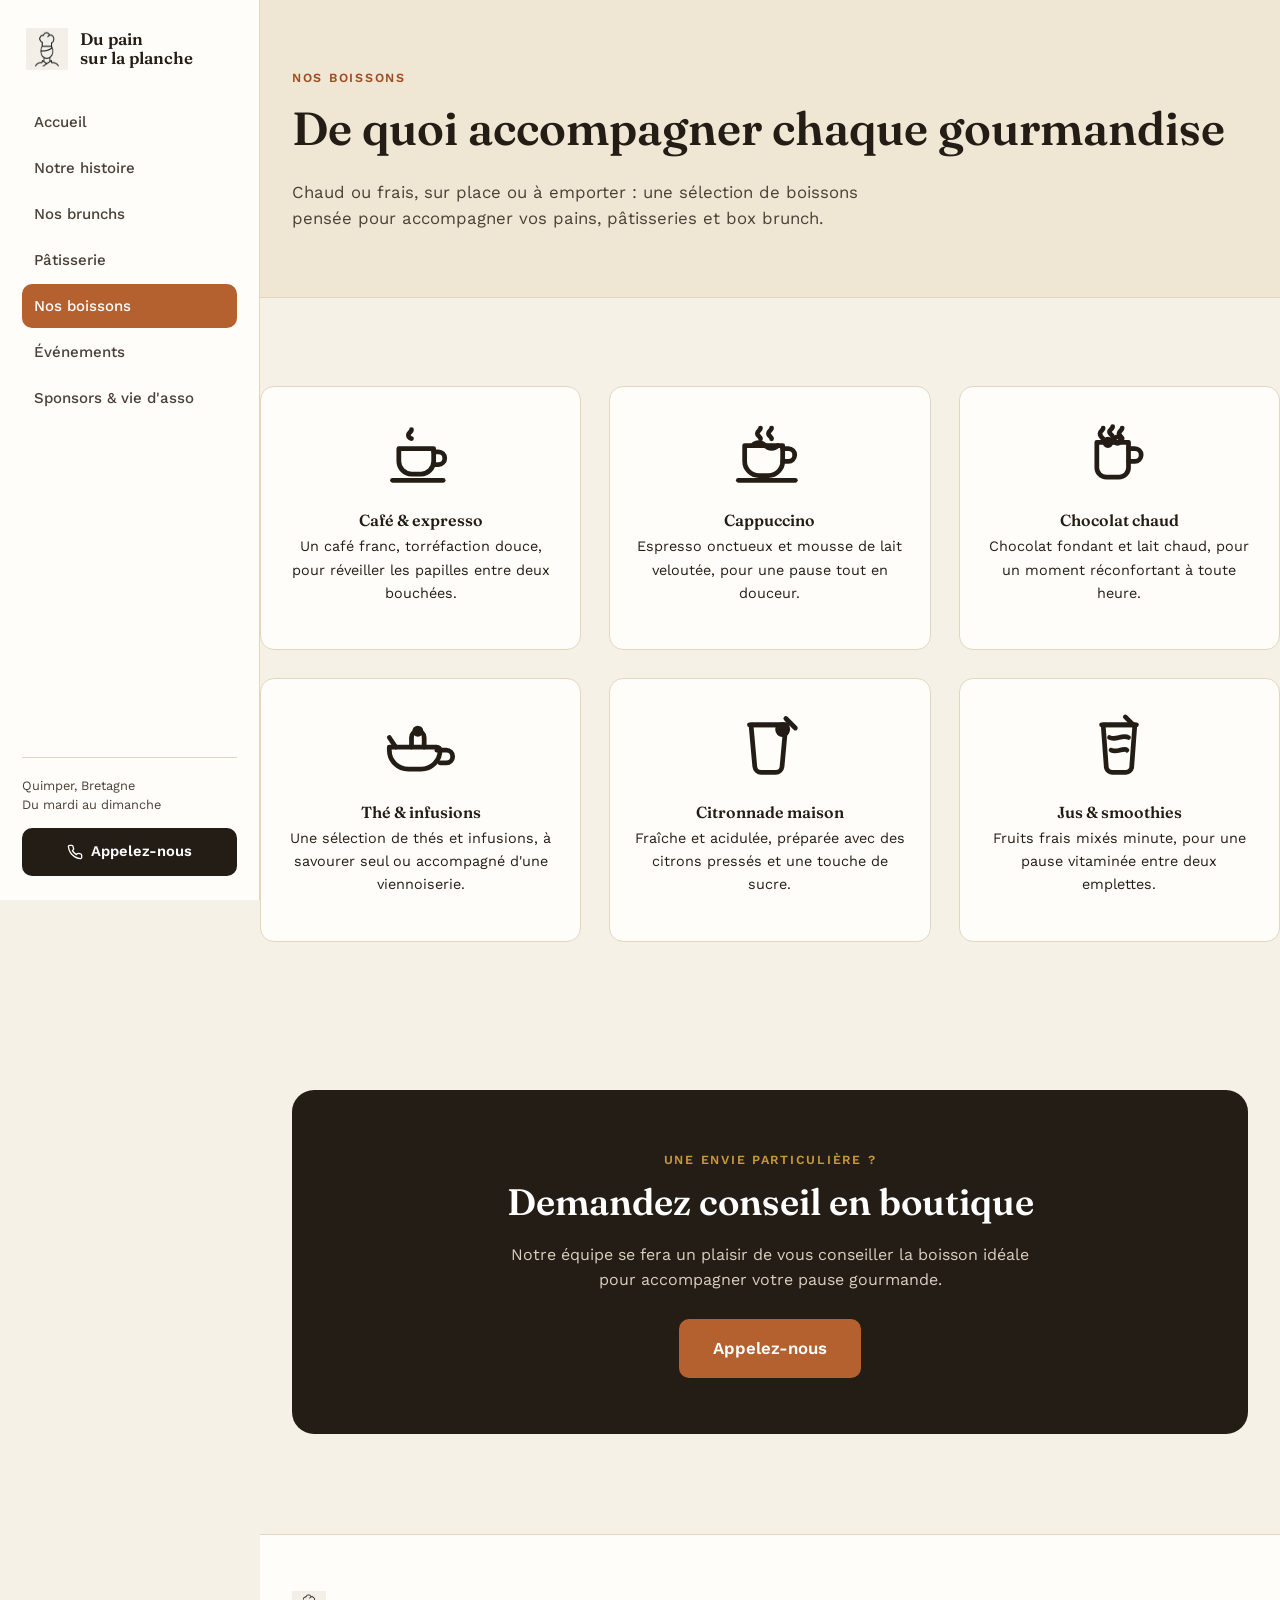
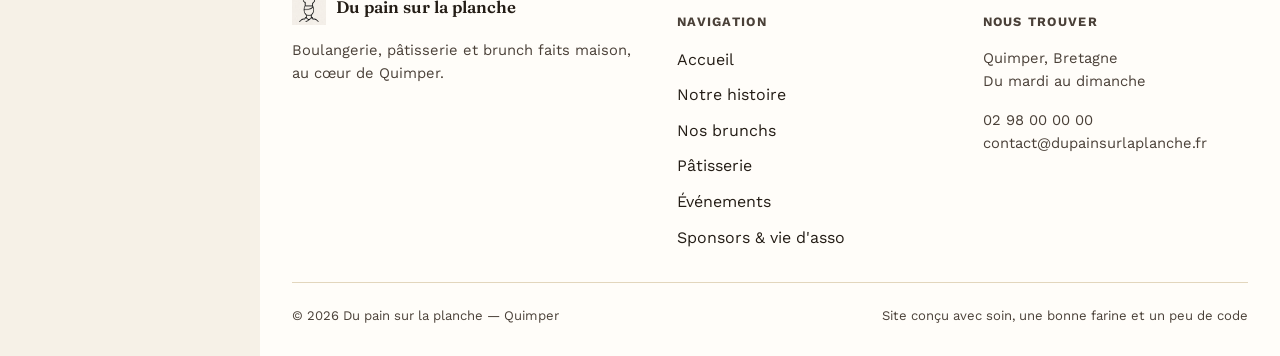
==== boissons.html @ 7efcb9fe "Site vitrine Du pain sur la planche Sept pages statiques (accueil, notre histoire, brunchs, pâtisser" ====
<!doctype html>
<html lang="fr">
<head>
<meta charset="UTF-8">
<meta name="viewport" content="width=device-width, initial-scale=1.0">
<title>Nos boissons — Du pain sur la planche</title>
<meta name="description" content="Café, cappuccino, chocolat chaud, thé, citronnade maison et jus frais : découvrez les boissons à savourer sur place ou à emporter.">
<link rel="icon" href="images/logo.png" type="image/png">
<link rel="stylesheet" href="css/style.css">
</head>
<body>
<!-- Icônes illustratives en attendant de vraies photos des boissons. -->
<div class="sidebar-backdrop"></div>
<div class="app">

  <aside class="sidebar">
    <button class="sidebar-close" aria-label="Fermer le menu">&times;</button>
    <div class="sidebar-brand">
      <img src="images/logo.png" alt="Logo Du pain sur la planche">
      <span class="brand-name">Du pain<br>sur la planche</span>
    </div>
    <nav class="sidebar-nav">
      <ul>
        <li><a href="index.html">Accueil</a></li>
        <li><a href="notre-histoire.html">Notre histoire</a></li>
        <li><a href="nos-brunchs.html">Nos brunchs</a></li>
        <li><a href="patisserie.html">Pâtisserie</a></li>
        <li><a href="boissons.html" class="active">Nos boissons</a></li>
        <li><a href="evenements.html">Événements</a></li>
        <li><a href="sponsors.html">Sponsors &amp; vie d'asso</a></li>
      </ul>
    </nav>
    <div class="sidebar-cta">
      <p class="sidebar-address">Quimper, Bretagne<br>Du mardi au dimanche</p>
      <a class="btn-call-sidebar" href="tel:+33298000000">
        <svg width="16" height="16" viewBox="0 0 24 24" fill="none" stroke="currentColor" stroke-width="2" stroke-linecap="round" stroke-linejoin="round"><path d="M22 16.92v3a2 2 0 0 1-2.18 2 19.79 19.79 0 0 1-8.63-3.07 19.5 19.5 0 0 1-6-6 19.79 19.79 0 0 1-3.07-8.67A2 2 0 0 1 4.11 2h3a2 2 0 0 1 2 1.72c.127.96.361 1.903.7 2.81a2 2 0 0 1-.45 2.11L8.09 9.91a16 16 0 0 0 6 6l1.27-1.27a2 2 0 0 1 2.11-.45c.907.339 1.85.573 2.81.7A2 2 0 0 1 22 16.92z"/></svg>
        Appelez-nous
      </a>
    </div>
  </aside>

  <div class="main">
    <header class="topbar">
      <div class="topbar-brand">
        <img src="images/logo.png" alt="Logo Du pain sur la planche">
        <span>Du pain sur la planche</span>
      </div>
      <button class="menu-toggle" aria-label="Ouvrir le menu"><span></span></button>
    </header>

    <section class="page-header">
      <div class="container">
        <span class="eyebrow">Nos boissons</span>
        <h1>De quoi accompagner chaque gourmandise</h1>
        <p>Chaud ou frais, sur place ou à emporter : une sélection de boissons pensée pour accompagner vos pains, pâtisseries et box brunch.</p>
      </div>
    </section>

    <section class="section container">
      <div class="grid grid-3">
        <div class="drink-card">
          <div class="drink-icon">
            <svg viewBox="0 0 24 24" fill="none" stroke="currentColor" stroke-width="1.5" stroke-linecap="round" stroke-linejoin="round">
              <path d="M5 10h11v4a4 4 0 0 1-4 4H9a4 4 0 0 1-4-4v-4Z"/>
              <path d="M16 11h1.5a2 2 0 0 1 0 4H16"/>
              <path d="M3 20h16"/>
              <path d="M9 4c0 .8-1 .9-1 1.8S9 6.8 9 6.8"/>
            </svg>
          </div>
          <h4>Café &amp; expresso</h4>
          <p>Un café franc, torréfaction douce, pour réveiller les papilles entre deux bouchées.</p>
        </div>

        <div class="drink-card">
          <div class="drink-icon">
            <svg viewBox="0 0 24 24" fill="none" stroke="currentColor" stroke-width="1.5" stroke-linecap="round" stroke-linejoin="round">
              <path d="M4 9h12v5a4.5 4.5 0 0 1-4.5 4.5h-3A4.5 4.5 0 0 1 4 14V9Z"/>
              <path d="M16 10h1.8a2 2 0 0 1 0 4H16"/>
              <path d="M2 20h18"/>
              <path d="M6.5 9c1-1.2 3-1.2 4 0 1 1.2 3 1.2 4 0"/>
              <path d="M9 3.5c0 .8-1 .9-1 1.7s1 .9 1 1.7"/>
              <path d="M12.5 3.5c0 .8-1 .9-1 1.7s1 .9 1 1.7"/>
            </svg>
          </div>
          <h4>Cappuccino</h4>
          <p>Espresso onctueux et mousse de lait veloutée, pour une pause tout en douceur.</p>
        </div>

        <div class="drink-card">
          <div class="drink-icon">
            <svg viewBox="0 0 24 24" fill="none" stroke="currentColor" stroke-width="1.5" stroke-linecap="round" stroke-linejoin="round">
              <path d="M5 8h10v8a3 3 0 0 1-3 3H8a3 3 0 0 1-3-3V8Z"/>
              <path d="M15 10h2a2 2 0 0 1 0 4h-2"/>
              <circle cx="8.5" cy="8" r="1"/>
              <circle cx="11.5" cy="7.3" r="1"/>
              <path d="M7 3.5c0 .8-1 .9-1 1.7S7 6.9 7 6.9"/>
              <path d="M10 3c0 .8-1 .9-1 1.7s1 .9 1 1.7"/>
              <path d="M13 3.5c0 .8-1 .9-1 1.7s1 .9 1 1.7"/>
            </svg>
          </div>
          <h4>Chocolat chaud</h4>
          <p>Chocolat fondant et lait chaud, pour un moment réconfortant à toute heure.</p>
        </div>

        <div class="drink-card">
          <div class="drink-icon">
            <svg viewBox="0 0 24 24" fill="none" stroke="currentColor" stroke-width="1.5" stroke-linecap="round" stroke-linejoin="round">
              <path d="M3 12h14a1 1 0 0 1 1 1 6 6 0 0 1-6 6H8a6 6 0 0 1-6-6v-1Z"/>
              <path d="M17 13h3a2 2 0 0 1 0 4h-2"/>
              <path d="M4 12l-2-3"/>
              <path d="M9 12V9a2 2 0 0 1 4 0v3"/>
              <circle cx="11" cy="7" r="1"/>
            </svg>
          </div>
          <h4>Thé &amp; infusions</h4>
          <p>Une sélection de thés et infusions, à savourer seul ou accompagné d'une viennoiserie.</p>
        </div>

        <div class="drink-card">
          <div class="drink-icon">
            <svg viewBox="0 0 24 24" fill="none" stroke="currentColor" stroke-width="1.5" stroke-linecap="round" stroke-linejoin="round">
              <path d="M6 5h11l-1.2 13.2A2 2 0 0 1 13.8 20h-4.6a2 2 0 0 1-2-1.8L6 5Z"/>
              <path d="M5.5 5h12"/>
              <path d="M17 3l3 3"/>
              <circle cx="16" cy="6.5" r="1.6"/>
              <path d="M16 5v3M14.7 6.5h2.6M14.9 5.4l2.2 2.2M17.1 5.4l-2.2 2.2"/>
            </svg>
          </div>
          <h4>Citronnade maison</h4>
          <p>Fraîche et acidulée, préparée avec des citrons pressés et une touche de sucre.</p>
        </div>

        <div class="drink-card">
          <div class="drink-icon">
            <svg viewBox="0 0 24 24" fill="none" stroke="currentColor" stroke-width="1.5" stroke-linecap="round" stroke-linejoin="round">
              <path d="M7 5h10l-1 13.5a2 2 0 0 1-2 1.5h-4a2 2 0 0 1-2-1.5L7 5Z"/>
              <path d="M6.5 5h11"/>
              <path d="M14 2.5l3 3"/>
              <path d="M9 9c2 1 4-1 6 0"/>
              <path d="M9.5 13c2 1 4-1 5 0"/>
            </svg>
          </div>
          <h4>Jus &amp; smoothies</h4>
          <p>Fruits frais mixés minute, pour une pause vitaminée entre deux emplettes.</p>
        </div>
      </div>
    </section>

    <section class="section-tight container">
      <div class="cta-band">
        <span class="eyebrow" style="color:var(--gold)">Une envie particulière ?</span>
        <h2>Demandez conseil en boutique</h2>
        <p>Notre équipe se fera un plaisir de vous conseiller la boisson idéale pour accompagner votre pause gourmande.</p>
        <div class="btn-row">
          <a class="btn btn-primary btn-lg" href="tel:+33298000000">Appelez-nous</a>
        </div>
      </div>
    </section>

    <footer class="site-footer">
      <div class="container">
        <div class="footer-grid">
          <div class="footer-col">
            <div class="footer-brand">
              <img src="images/logo.png" alt="Logo Du pain sur la planche">
              <span>Du pain sur la planche</span>
            </div>
            <p>Boulangerie, pâtisserie et brunch faits maison, au cœur de Quimper.</p>
          </div>
          <div class="footer-col">
            <h5>Navigation</h5>
            <ul>
              <li><a href="index.html">Accueil</a></li>
              <li><a href="notre-histoire.html">Notre histoire</a></li>
              <li><a href="nos-brunchs.html">Nos brunchs</a></li>
              <li><a href="patisserie.html">Pâtisserie</a></li>
              <li><a href="evenements.html">Événements</a></li>
              <li><a href="sponsors.html">Sponsors &amp; vie d'asso</a></li>
            </ul>
          </div>
          <div class="footer-col">
            <h5>Nous trouver</h5>
            <p>Quimper, Bretagne<br>Du mardi au dimanche</p>
            <p><a href="tel:+33298000000">02 98 00 00 00</a><br><a href="mailto:contact@dupainsurlaplanche.fr">contact@dupainsurlaplanche.fr</a></p>
          </div>
        </div>
        <div class="footer-bottom">
          <span>&copy; 2026 Du pain sur la planche — Quimper</span>
          <span>Site conçu avec soin, une bonne farine et un peu de code</span>
        </div>
      </div>
    </footer>
  </div>
</div>
<script src="js/main.js"></script>
</body>
</html>
---- css/style.css ----
/* ============================================================
   Du Pain sur la Planche — feuille de style commune
   ============================================================ */

@import url('https://fonts.googleapis.com/css2?family=Fraunces:opsz,wght@9..144,400;9..144,500;9..144,600;9..144,700&family=Work+Sans:wght@400;500;600&display=swap');

:root{
  --cream:        #f6f1e7;
  --cream-2:      #efe6d3;
  --paper:        #fffdf9;
  --ink:          #241d16;
  --ink-soft:     #4a4038;
  --brown:        #6b4226;
  --terracotta:   #b5602f;
  --terracotta-2: #9c4e23;
  --gold:         #c9973c;
  --green:        #4b5d3a;
  --line:         #e2d6bd;

  --font-display: 'Fraunces', Georgia, 'Times New Roman', serif;
  --font-body: 'Work Sans', -apple-system, BlinkMacSystemFont, 'Segoe UI', Arial, sans-serif;

  --sidebar-w: 260px;
  --radius: 14px;
  --shadow: 0 10px 30px rgba(36, 29, 22, 0.12);
}

*{ box-sizing: border-box; }
html{ scroll-behavior: smooth; }
body{
  margin: 0;
  font-family: var(--font-body);
  background: var(--cream);
  color: var(--ink);
  line-height: 1.6;
  -webkit-font-smoothing: antialiased;
}
img{ max-width: 100%; display: block; }
a{ color: inherit; text-decoration: none; }
h1, h2, h3, h4{
  font-family: var(--font-display);
  font-weight: 600;
  line-height: 1.15;
  margin: 0 0 0.5em;
  color: var(--ink);
}
p{ margin: 0 0 1em; }
ul{ margin: 0; padding: 0; }
.eyebrow{
  font-family: var(--font-body);
  text-transform: uppercase;
  letter-spacing: 0.14em;
  font-size: 0.78rem;
  font-weight: 600;
  color: var(--terracotta-2);
  margin-bottom: 0.9em;
  display: inline-block;
}

/* ---------------- Layout shell ---------------- */
.app{
  display: flex;
  min-height: 100vh;
}

/* ---------------- Sidebar ---------------- */
.sidebar{
  width: var(--sidebar-w);
  flex-shrink: 0;
  background: var(--paper);
  border-right: 1px solid var(--line);
  padding: 28px 22px 24px;
  position: fixed;
  top: 0; left: 0; bottom: 0;
  display: flex;
  flex-direction: column;
  z-index: 200;
  transition: transform 0.3s ease;
}
.sidebar-brand{
  display: flex;
  align-items: center;
  gap: 12px;
  margin-bottom: 30px;
  padding: 0 4px;
}
.sidebar-brand img{ width: 42px; height: 42px; }
.sidebar-brand .brand-name{
  font-family: var(--font-display);
  font-size: 1.05rem;
  font-weight: 600;
  line-height: 1.15;
}
.sidebar-nav{ flex: 1; }
.sidebar-nav ul{ list-style: none; display: flex; flex-direction: column; gap: 2px; }
.sidebar-nav a{
  display: block;
  padding: 10px 12px;
  border-radius: 10px;
  font-size: 0.94rem;
  font-weight: 500;
  color: var(--ink-soft);
  transition: background 0.15s ease, color 0.15s ease;
}
.sidebar-nav a:hover{ background: var(--cream-2); color: var(--ink); }
.sidebar-nav a.active{ background: var(--terracotta); color: #fff; }
.sidebar-cta{
  margin-top: 20px;
  border-top: 1px solid var(--line);
  padding-top: 18px;
}
.sidebar-address{
  font-size: 0.8rem;
  color: var(--ink-soft);
  margin-bottom: 14px;
  line-height: 1.5;
}
.btn-call-sidebar{
  display: flex;
  align-items: center;
  justify-content: center;
  gap: 8px;
  width: 100%;
  padding: 12px 14px;
  background: var(--ink);
  color: #fff;
  border-radius: 10px;
  font-weight: 600;
  font-size: 0.92rem;
}
.btn-call-sidebar:hover{ background: var(--terracotta-2); }

.sidebar-close{
  display: none;
  position: absolute;
  top: 18px; right: 18px;
  background: none;
  border: none;
  font-size: 1.4rem;
  color: var(--ink-soft);
  cursor: pointer;
}

/* ---------------- Topbar (mobile) ---------------- */
.topbar{
  display: none;
  position: sticky;
  top: 0;
  z-index: 150;
  background: var(--paper);
  border-bottom: 1px solid var(--line);
  align-items: center;
  justify-content: space-between;
  padding: 12px 16px;
}
.topbar-brand{ display: flex; align-items: center; gap: 10px; }
.topbar-brand img{ width: 32px; height: 32px; }
.topbar-brand span{ font-family: var(--font-display); font-weight: 600; font-size: 0.98rem; }
.menu-toggle{
  background: var(--cream-2);
  border: none;
  border-radius: 8px;
  width: 40px; height: 40px;
  display: flex;
  align-items: center;
  justify-content: center;
  cursor: pointer;
}
.menu-toggle span, .menu-toggle span::before, .menu-toggle span::after{
  content: '';
  display: block;
  width: 18px;
  height: 2px;
  background: var(--ink);
  position: relative;
}
.menu-toggle span::before{ top: -5px; }
.menu-toggle span::after{ top: 3px; }

.sidebar-backdrop{
  display: none;
  position: fixed;
  inset: 0;
  background: rgba(36,29,22,0.45);
  z-index: 190;
}

/* ---------------- Main content ---------------- */
.main{
  margin-left: var(--sidebar-w);
  flex: 1;
  min-width: 0;
}
.container{
  max-width: 1140px;
  margin: 0 auto;
  padding: 0 32px;
}

/* ---------------- Hero ---------------- */
.hero{
  position: relative;
  padding: 96px 0 100px;
  background: linear-gradient(180deg, var(--cream) 0%, var(--cream-2) 100%);
  border-bottom: 1px solid var(--line);
  overflow: hidden;
}
.hero-inner{
  max-width: 1140px;
  margin: 0 auto;
  padding: 0 32px;
  display: grid;
  grid-template-columns: 1.1fr 0.9fr;
  gap: 48px;
  align-items: center;
}
.hero h1{
  font-size: clamp(2.4rem, 5vw, 3.6rem);
  margin-bottom: 18px;
}
.hero h1 em{
  font-style: normal;
  color: var(--terracotta);
}
.hero p.lead{ font-size: 1.15rem; color: var(--ink-soft); max-width: 480px; }
.hero-badges{
  display: flex;
  gap: 10px;
  flex-wrap: wrap;
  margin-top: 26px;
}
.badge{
  padding: 8px 16px;
  background: var(--paper);
  border: 1px solid var(--line);
  border-radius: 999px;
  font-size: 0.82rem;
  font-weight: 600;
  letter-spacing: 0.03em;
}
.hero-photo{
  border-radius: 20px;
  overflow: hidden;
  box-shadow: var(--shadow);
  aspect-ratio: 4/5;
}
.hero-photo img{ width: 100%; height: 100%; object-fit: cover; }
.scroll-cue{
  display: inline-flex;
  align-items: center;
  gap: 6px;
  margin-top: 40px;
  font-size: 0.85rem;
  font-weight: 600;
  color: var(--ink-soft);
}

/* ---------------- Buttons ---------------- */
.btn{
  display: inline-flex;
  align-items: center;
  gap: 8px;
  padding: 13px 26px;
  border-radius: 10px;
  font-weight: 600;
  font-size: 0.95rem;
  border: none;
  cursor: pointer;
}
.btn-primary{ background: var(--terracotta); color: #fff; }
.btn-primary:hover{ background: var(--terracotta-2); }
.btn-dark{ background: var(--ink); color: #fff; }
.btn-dark:hover{ background: #362c22; }
.btn-outline{ background: transparent; color: var(--ink); border: 1.5px solid var(--ink); }
.btn-outline:hover{ background: var(--ink); color: #fff; }
.btn-lg{ padding: 16px 34px; font-size: 1.05rem; }

/* ---------------- Sections ---------------- */
.section{ padding: 88px 0; }
.section-tight{ padding: 60px 0; }
.section-alt{ background: var(--paper); border-top: 1px solid var(--line); border-bottom: 1px solid var(--line); }
.section-dark{ background: var(--ink); color: var(--cream); }
.section-dark .eyebrow{ color: var(--gold); }
.section-dark h2{ color: #fff; }
.section-head{ max-width: 640px; margin-bottom: 48px; }
.section-head.center{ margin-left: auto; margin-right: auto; text-align: center; }
.section-head h2{ font-size: clamp(1.8rem, 3.2vw, 2.4rem); }
.section-head p{ color: var(--ink-soft); font-size: 1.05rem; }
.section-dark .section-head p{ color: #d9d0bf; }

/* Feature / concept blocks (home page) */
.concept{
  display: grid;
  grid-template-columns: 1fr 1fr;
  gap: 56px;
  align-items: center;
  padding: 64px 0;
  border-bottom: 1px solid var(--line);
}
.concept:last-of-type{ border-bottom: none; }
.concept.reverse .concept-media{ order: 2; }
.concept-media{
  border-radius: 18px;
  overflow: hidden;
  box-shadow: var(--shadow);
}
.concept-media img{ aspect-ratio: 4/3; object-fit: cover; width: 100%; }
.concept-text h3{ font-size: 1.9rem; margin-bottom: 16px; }
.concept-text p{ color: var(--ink-soft); }
.concept-link{
  display: inline-flex;
  align-items: center;
  gap: 6px;
  font-weight: 600;
  color: var(--terracotta-2);
  margin-top: 8px;
}
.concept-link:hover{ text-decoration: underline; }

/* Grid of cards */
.grid{ display: grid; gap: 28px; }
.grid-2{ grid-template-columns: repeat(2, 1fr); }
.grid-3{ grid-template-columns: repeat(3, 1fr); }
.grid-4{ grid-template-columns: repeat(4, 1fr); }

.card{
  background: var(--paper);
  border: 1px solid var(--line);
  border-radius: var(--radius);
  padding: 28px;
}
.card h4{ font-size: 1.15rem; }
.card p{ color: var(--ink-soft); font-size: 0.95rem; margin-bottom: 0; }

/* Gallery */
.gallery{
  display: grid;
  grid-template-columns: repeat(3, 1fr);
  gap: 16px;
}
.gallery figure{
  margin: 0;
  border-radius: 14px;
  overflow: hidden;
  box-shadow: var(--shadow);
  cursor: zoom-in;
  position: relative;
}
.gallery img{ width: 100%; aspect-ratio: 1/1; object-fit: cover; transition: transform 0.35s ease; }
.gallery figure:hover img{ transform: scale(1.06); }
.gallery figcaption{
  position: absolute; left: 0; right: 0; bottom: 0;
  padding: 10px 14px;
  font-size: 0.82rem;
  font-weight: 600;
  color: #fff;
  background: linear-gradient(180deg, rgba(0,0,0,0) 0%, rgba(0,0,0,0.55) 100%);
}

/* Lightbox */
.lightbox{
  display: none;
  position: fixed;
  inset: 0;
  background: rgba(20,16,11,0.9);
  z-index: 400;
  align-items: center;
  justify-content: center;
  padding: 40px;
}
.lightbox.open{ display: flex; }
.lightbox img{ max-width: 100%; max-height: 85vh; border-radius: 10px; }
.lightbox-close{
  position: absolute; top: 24px; right: 28px;
  background: rgba(255,255,255,0.12);
  border: none;
  color: #fff;
  width: 42px; height: 42px;
  border-radius: 50%;
  font-size: 1.3rem;
  cursor: pointer;
}

/* People / avatars */
.people{ display: grid; grid-template-columns: repeat(2, 1fr); gap: 40px; }
.people-4{ grid-template-columns: repeat(4, 1fr); }
.person{ text-align: center; }
.avatar{
  width: 150px; height: 150px;
  border-radius: 50%;
  margin: 0 auto 18px;
  display: flex;
  align-items: center;
  justify-content: center;
  font-family: var(--font-display);
  font-size: 2.1rem;
  font-weight: 600;
  color: #fff;
}
.avatar-sm{ width: 110px; height: 110px; font-size: 1.6rem; }
.person h4{ margin-bottom: 4px; }
.person .role{
  display: block;
  font-size: 0.82rem;
  text-transform: uppercase;
  letter-spacing: 0.08em;
  color: var(--terracotta-2);
  font-weight: 600;
  margin-bottom: 10px;
}
.person p{ color: var(--ink-soft); font-size: 0.94rem; }

/* Timeline (histoire) */
.timeline{ border-left: 2px solid var(--line); padding-left: 32px; margin-left: 8px; }
.timeline-item{ position: relative; padding-bottom: 40px; }
.timeline-item:last-child{ padding-bottom: 0; }
.timeline-item::before{
  content: '';
  position: absolute;
  left: -39px; top: 4px;
  width: 12px; height: 12px;
  border-radius: 50%;
  background: var(--terracotta);
  border: 3px solid var(--cream);
}
.timeline-item .year{ font-weight: 700; color: var(--terracotta-2); font-family: var(--font-display); font-size: 1.15rem; }

/* Drinks / SVG icon menu */
.drink-card{
  background: var(--paper);
  border: 1px solid var(--line);
  border-radius: var(--radius);
  padding: 30px 24px;
  text-align: center;
}
.drink-icon{ width: 76px; height: 76px; margin: 0 auto 18px; color: var(--ink); }
.drink-icon svg{ width: 100%; height: 100%; }
.drink-card h4{ margin-bottom: 6px; }
.drink-card .price{ font-weight: 700; color: var(--terracotta-2); }
.drink-card p{ font-size: 0.9rem; }

/* Steps (commande) */
.steps{ display: grid; grid-template-columns: repeat(3, 1fr); gap: 28px; }
.step{ position: relative; padding-top: 12px; }
.step .num{
  display: inline-flex;
  align-items: center;
  justify-content: center;
  width: 40px; height: 40px;
  border-radius: 50%;
  background: var(--terracotta);
  color: #fff;
  font-family: var(--font-display);
  font-weight: 600;
  margin-bottom: 16px;
}

/* Occasion cards (evenements) */
.occasion{
  display: flex;
  align-items: flex-start;
  gap: 16px;
  padding: 24px;
  background: var(--paper);
  border: 1px solid var(--line);
  border-radius: var(--radius);
}
.occasion .icon{
  width: 46px; height: 46px;
  flex-shrink: 0;
  color: var(--terracotta-2);
}
.occasion h4{ margin-bottom: 6px; }
.occasion p{ margin: 0; font-size: 0.92rem; color: var(--ink-soft); }

/* Sponsors */
.sponsor-block{
  display: grid;
  grid-template-columns: 0.9fr 1.1fr;
  gap: 48px;
  align-items: center;
  padding: 56px 0;
  border-bottom: 1px solid rgba(255,255,255,0.12);
}
.sponsor-block:last-child{ border-bottom: none; }
.sponsor-media{
  border-radius: 18px;
  overflow: hidden;
  aspect-ratio: 4/3;
}
.sponsor-media img{ width: 100%; height: 100%; object-fit: cover; }
.tag-row{ display: flex; gap: 10px; flex-wrap: wrap; margin-top: 18px; }
.tag{
  padding: 6px 14px;
  border-radius: 999px;
  font-size: 0.78rem;
  font-weight: 600;
  background: rgba(255,255,255,0.1);
  color: var(--cream);
}

/* CTA band */
.cta-band{
  background: var(--ink);
  color: var(--cream);
  border-radius: 22px;
  padding: 56px;
  text-align: center;
  margin: 0 32px;
}
.cta-band h2{ color: #fff; font-size: clamp(1.7rem, 3vw, 2.3rem); }
.cta-band p{ color: #d9d0bf; max-width: 520px; margin: 0 auto 26px; }
.cta-band .btn-row{ display: flex; gap: 14px; justify-content: center; flex-wrap: wrap; }

/* Footer */
.site-footer{
  background: var(--paper);
  border-top: 1px solid var(--line);
  padding: 56px 0 30px;
  margin-top: 40px;
}
.footer-grid{
  display: grid;
  grid-template-columns: 1.3fr 1fr 1fr;
  gap: 40px;
  margin-bottom: 32px;
}
.footer-brand{ display: flex; align-items: center; gap: 10px; margin-bottom: 14px; }
.footer-brand img{ width: 34px; height: 34px; }
.footer-brand span{ font-family: var(--font-display); font-weight: 600; font-size: 1.05rem; }
.footer-col h5{
  font-size: 0.8rem;
  text-transform: uppercase;
  letter-spacing: 0.1em;
  color: var(--ink-soft);
  margin-bottom: 14px;
}
.footer-col ul{ list-style: none; display: flex; flex-direction: column; gap: 10px; }
.footer-col a:hover{ color: var(--terracotta-2); }
.footer-col p{ color: var(--ink-soft); font-size: 0.92rem; }
.footer-bottom{
  border-top: 1px solid var(--line);
  padding-top: 22px;
  display: flex;
  justify-content: space-between;
  flex-wrap: wrap;
  gap: 10px;
  font-size: 0.82rem;
  color: var(--ink-soft);
}

/* Placeholder note (small dev helper, not shown as an alert) */
.note{
  font-size: 0.82rem;
  color: var(--ink-soft);
  background: var(--cream-2);
  border: 1px dashed var(--line);
  border-radius: 10px;
  padding: 12px 16px;
  margin-top: 10px;
}

/* Page header (non-home pages) */
.page-header{
  padding: 64px 0 48px;
  border-bottom: 1px solid var(--line);
  background: var(--cream-2);
}
.page-header .eyebrow{ margin-bottom: 14px; }
.page-header h1{ font-size: clamp(2.1rem, 4vw, 2.9rem); }
.page-header p{ color: var(--ink-soft); max-width: 620px; font-size: 1.05rem; }

/* ---------------- Responsive ---------------- */
@media (max-width: 1024px){
  .grid-4{ grid-template-columns: repeat(2, 1fr); }
  .grid-3{ grid-template-columns: repeat(2, 1fr); }
  .sponsor-block{ grid-template-columns: 1fr; }
  .people-4{ grid-template-columns: repeat(2, 1fr); }
}

@media (max-width: 900px){
  .sidebar{ transform: translateX(-100%); box-shadow: var(--shadow); }
  .sidebar.open{ transform: translateX(0); }
  .sidebar-close{ display: block; }
  .topbar{ display: flex; }
  .sidebar-backdrop.open{ display: block; }
  .main{ margin-left: 0; }
  .hero-inner{ grid-template-columns: 1fr; }
  .hero-photo{ order: -1; aspect-ratio: 16/10; }
  .concept, .concept.reverse{ grid-template-columns: 1fr; }
  .concept.reverse .concept-media{ order: 0; }
  .grid-2, .grid-3, .grid-4, .people, .people-4, .gallery, .steps{ grid-template-columns: 1fr 1fr; }
  .footer-grid{ grid-template-columns: 1fr; gap: 28px; }
}

@media (max-width: 600px){
  .container, .hero-inner{ padding: 0 20px; }
  .section{ padding: 60px 0; }
  .grid-2, .grid-3, .grid-4, .people, .people-4, .gallery, .steps{ grid-template-columns: 1fr; }
  .cta-band{ margin: 0 16px; padding: 40px 24px; }
  .sponsor-block{ padding: 36px 0; }
}
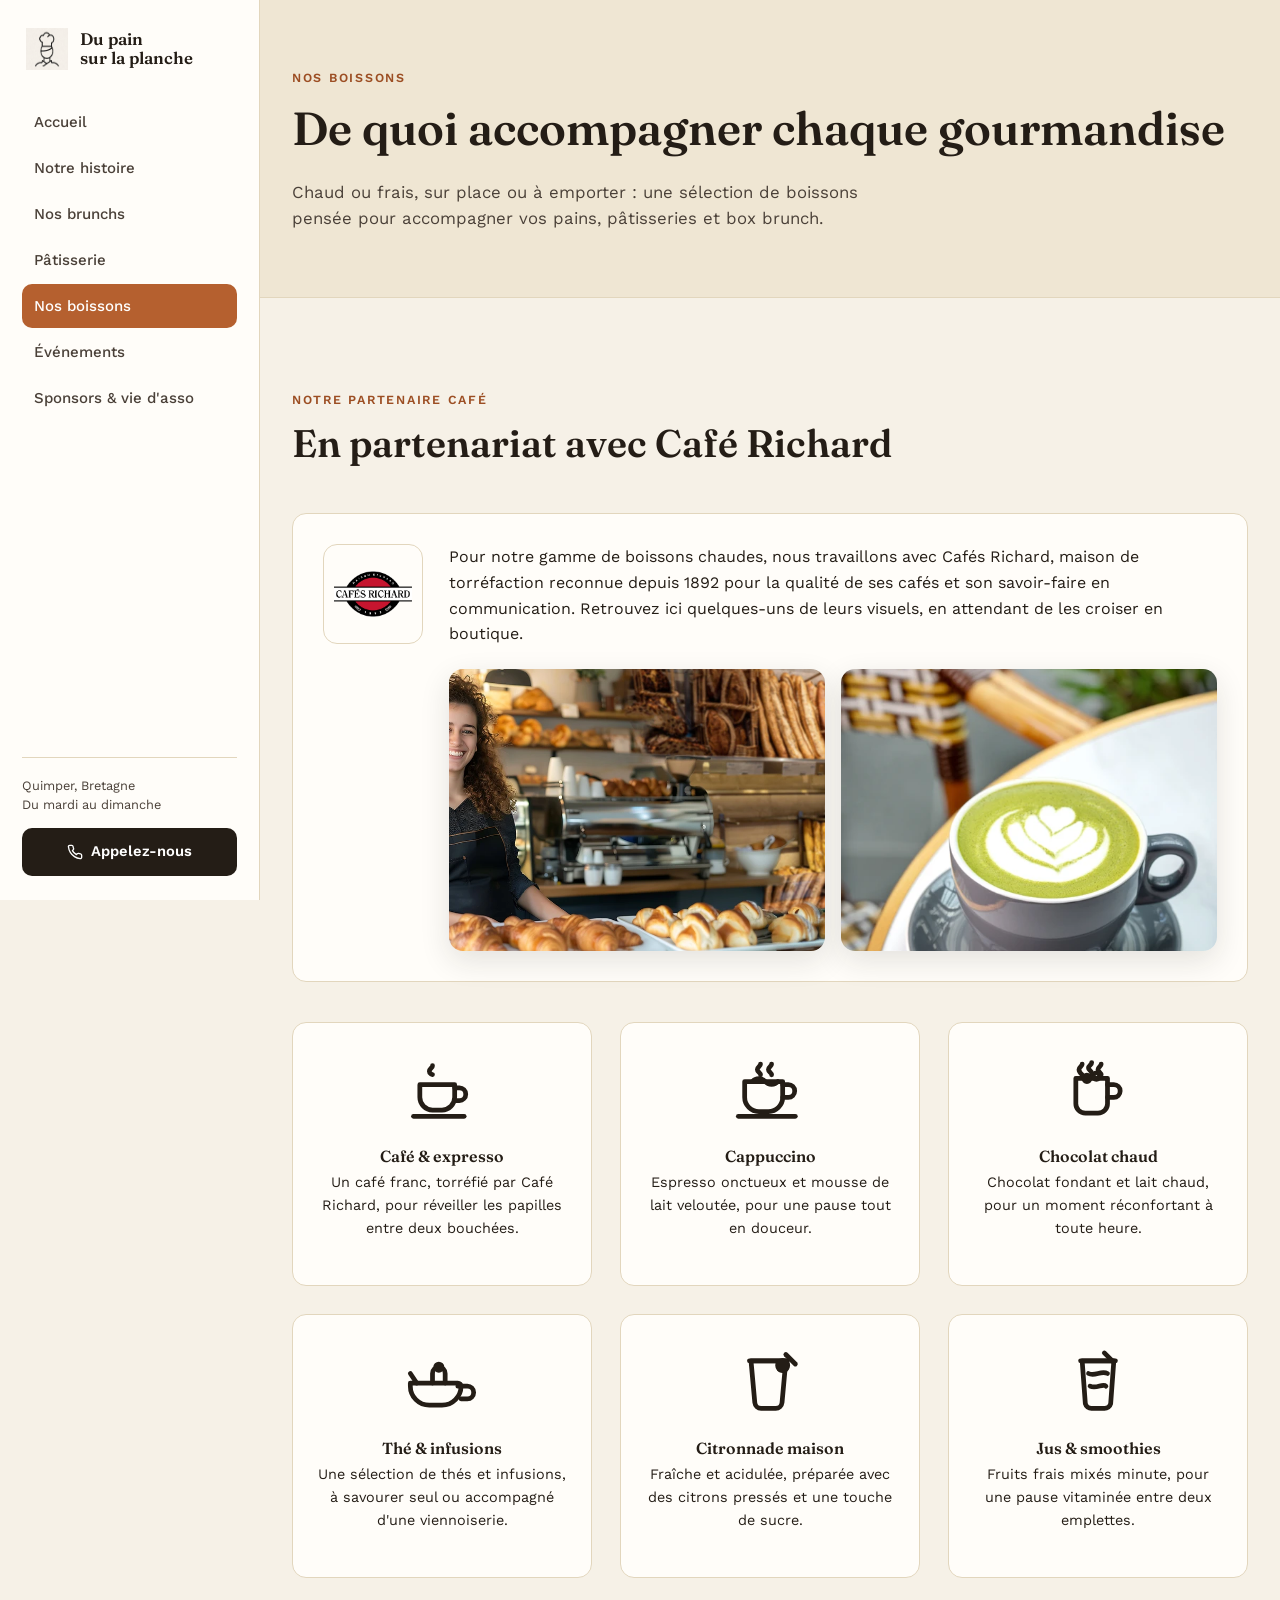
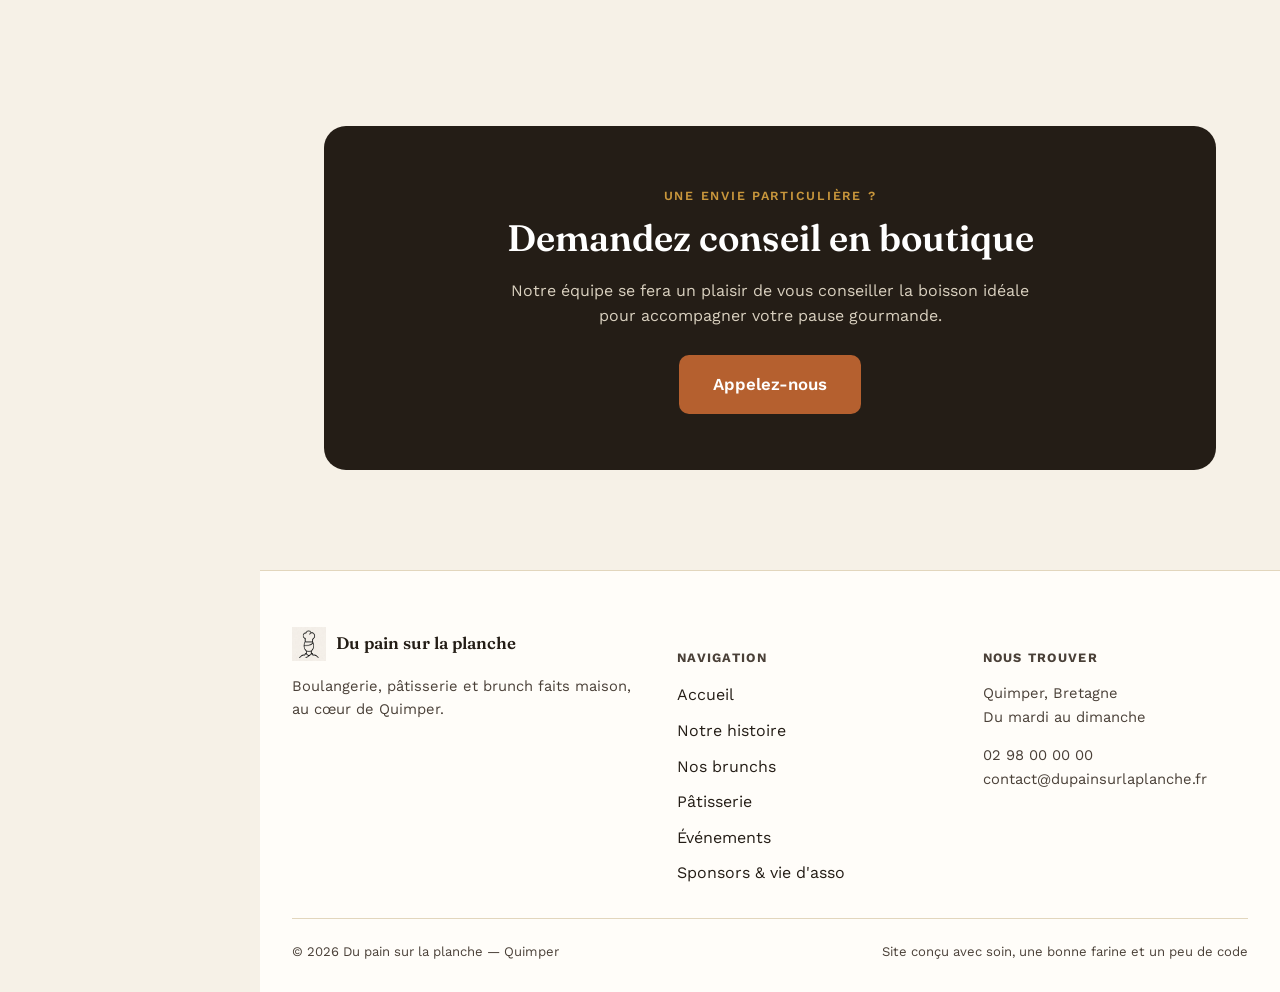
==== commit eafad160: "Intègre les retours de la boulangère : histoire réelle, brunch, fidélité, partenariat Café Richard -" ====
--- a/boissons.html
+++ b/boissons.html
@@ -4,7 +4,7 @@
 <meta charset="UTF-8">
 <meta name="viewport" content="width=device-width, initial-scale=1.0">
 <title>Nos boissons — Du pain sur la planche</title>
-<meta name="description" content="Café, cappuccino, chocolat chaud, thé, citronnade maison et jus frais : découvrez les boissons à savourer sur place ou à emporter.">
+<meta name="description" content="Café, cappuccino, chocolat chaud, thé, citronnade maison et jus frais : découvrez les boissons à savourer sur place ou à emporter, en partenariat avec Café Richard.">
 <link rel="icon" href="images/logo.png" type="image/png">
 <link rel="stylesheet" href="css/style.css">
 </head>
@@ -57,6 +57,21 @@
     </section>
 
     <section class="section container">
+      <div class="section-head">
+        <span class="eyebrow">Notre partenaire café</span>
+        <h2>En partenariat avec Café Richard</h2>
+      </div>
+      <div class="partner-card">
+        <img class="partner-logo" src="images/partners/cafe-richard-logo.png" alt="Logo Cafés Richard, maison depuis 1892" width="100" height="100">
+        <div>
+          <p>Pour notre gamme de boissons chaudes, nous travaillons avec Cafés Richard, maison de torréfaction reconnue depuis 1892 pour la qualité de ses cafés et son savoir-faire en communication. Retrouvez ici quelques-uns de leurs visuels, en attendant de les croiser en boutique.</p>
+          <div class="partner-posts">
+            <img class="partner-post-img" src="images/partners/cafe-richard-visuel-1.webp" alt="Cafés Richard en boulangerie-pâtisserie">
+            <img class="partner-post-img" src="images/partners/cafe-richard-visuel-2.webp" alt="Cappuccino servi dans une tasse Cafés Richard">
+          </div>
+        </div>
+      </div>
+
       <div class="grid grid-3">
         <div class="drink-card">
           <div class="drink-icon">
@@ -68,7 +83,7 @@
             </svg>
           </div>
           <h4>Café &amp; expresso</h4>
-          <p>Un café franc, torréfaction douce, pour réveiller les papilles entre deux bouchées.</p>
+          <p>Un café franc, torréfié par Café Richard, pour réveiller les papilles entre deux bouchées.</p>
         </div>
 
         <div class="drink-card">
--- a/css/style.css
+++ b/css/style.css
@@ -17,6 +17,11 @@
   --green:        #4b5d3a;
   --line:         #e2d6bd;
 
+  /* Rappel des teintes réelles de la future boutique (décors Egger) */
+  --oak:          #c99a5f; /* Chêne casella naturel — H1385 ST40 */
+  --soft-beige:   #ece1c8; /* Soft beige — U220 ST9 */
+  --soft-black:   #24262b; /* Soft black — U899 ST9 */
+
   --font-display: 'Fraunces', Georgia, 'Times New Roman', serif;
   --font-body: 'Work Sans', -apple-system, BlinkMacSystemFont, 'Segoe UI', Arial, sans-serif;
 
@@ -276,8 +281,8 @@
 .btn-lg{ padding: 16px 34px; font-size: 1.05rem; }
 
 /* ---------------- Sections ---------------- */
-.section{ padding: 88px 0; }
-.section-tight{ padding: 60px 0; }
+.section{ padding-top: 88px; padding-bottom: 88px; }
+.section-tight{ padding-top: 60px; padding-bottom: 60px; }
 .section-alt{ background: var(--paper); border-top: 1px solid var(--line); border-bottom: 1px solid var(--line); }
 .section-dark{ background: var(--ink); color: var(--cream); }
 .section-dark .eyebrow{ color: var(--gold); }
@@ -558,6 +563,126 @@
   border-radius: 10px;
   padding: 12px 16px;
   margin-top: 10px;
+}
+
+/* Rappel couleurs boutique (décors Egger de l'aménagement) */
+.stripe-accent{
+  height: 10px;
+  width: 72px;
+  border-radius: 6px;
+  margin-bottom: 22px;
+  background-image: repeating-linear-gradient(90deg, var(--soft-black) 0 12px, #fff 12px 24px);
+  box-shadow: 0 0 0 1px var(--line);
+}
+.palette-block{
+  display: flex;
+  flex-wrap: wrap;
+  gap: 40px;
+  align-items: center;
+  background: var(--paper);
+  border: 1px solid var(--line);
+  border-radius: var(--radius);
+  padding: 32px;
+}
+.swatches{ display: flex; gap: 26px; flex-wrap: wrap; }
+.swatch{ text-align: center; }
+.swatch-color{
+  width: 62px; height: 62px;
+  border-radius: 50%;
+  margin: 0 auto 10px;
+  box-shadow: var(--shadow), 0 0 0 3px var(--paper), 0 0 0 4px var(--line);
+}
+.swatch strong{ display: block; font-size: 0.88rem; }
+.swatch span{ display: block; font-size: 0.78rem; color: var(--ink-soft); }
+.palette-caption{ color: var(--ink-soft); font-size: 0.92rem; max-width: 360px; margin: 0; }
+
+/* Partenaire boissons (Café Richard) */
+.partner-card{
+  display: flex;
+  gap: 26px;
+  align-items: flex-start;
+  background: var(--paper);
+  border: 1px solid var(--line);
+  border-radius: var(--radius);
+  padding: 30px;
+  margin-bottom: 40px;
+}
+.partner-logo-placeholder{
+  width: 100px; height: 100px;
+  border-radius: 14px;
+  flex-shrink: 0;
+  background: var(--cream-2);
+  border: 1px dashed var(--line);
+  display: flex;
+  align-items: center;
+  justify-content: center;
+  text-align: center;
+  font-family: var(--font-display);
+  font-weight: 600;
+  font-size: 0.85rem;
+  color: var(--ink-soft);
+  padding: 8px;
+}
+.partner-logo{
+  width: 100px; height: 100px;
+  border-radius: 14px;
+  flex-shrink: 0;
+  object-fit: contain;
+  background: var(--paper);
+  border: 1px solid var(--line);
+  padding: 10px;
+}
+.partner-posts{
+  display: grid;
+  grid-template-columns: repeat(2, 1fr);
+  gap: 16px;
+  margin-top: 22px;
+}
+.partner-post{
+  aspect-ratio: 1/1;
+  border-radius: 14px;
+  background: var(--cream-2);
+  border: 1px dashed var(--line);
+  display: flex;
+  align-items: center;
+  justify-content: center;
+  text-align: center;
+  padding: 16px;
+  font-size: 0.8rem;
+  color: var(--ink-soft);
+}
+.partner-post-img{
+  width: 100%;
+  aspect-ratio: 4/3;
+  object-fit: cover;
+  border-radius: 14px;
+  box-shadow: var(--shadow);
+}
+
+/* Carte de fidélité */
+.loyalty-band{
+  display: flex;
+  align-items: center;
+  gap: 24px;
+  background: var(--soft-beige);
+  border: 1px solid var(--line);
+  border-radius: var(--radius);
+  padding: 26px 30px;
+}
+.loyalty-band .loyalty-pct{
+  font-family: var(--font-display);
+  font-size: 2.3rem;
+  font-weight: 700;
+  color: var(--terracotta-2);
+  flex-shrink: 0;
+  line-height: 1;
+}
+.loyalty-band h4{ margin-bottom: 4px; }
+.loyalty-band p{ margin: 0; color: var(--ink-soft); font-size: 0.94rem; }
+
+@media (max-width: 600px){
+  .partner-card{ flex-direction: column; }
+  .loyalty-band{ flex-direction: column; text-align: center; }
 }
 
 /* Page header (non-home pages) */
@@ -594,9 +719,9 @@
 }
 
 @media (max-width: 600px){
-  .container, .hero-inner{ padding: 0 20px; }
-  .section{ padding: 60px 0; }
+  .container, .hero-inner{ padding-left: 28px; padding-right: 28px; }
+  .section{ padding-top: 60px; padding-bottom: 60px; }
   .grid-2, .grid-3, .grid-4, .people, .people-4, .gallery, .steps{ grid-template-columns: 1fr; }
   .cta-band{ margin: 0 16px; padding: 40px 24px; }
-  .sponsor-block{ padding: 36px 0; }
-}
+  .sponsor-block{ padding-top: 36px; padding-bottom: 36px; }
+}
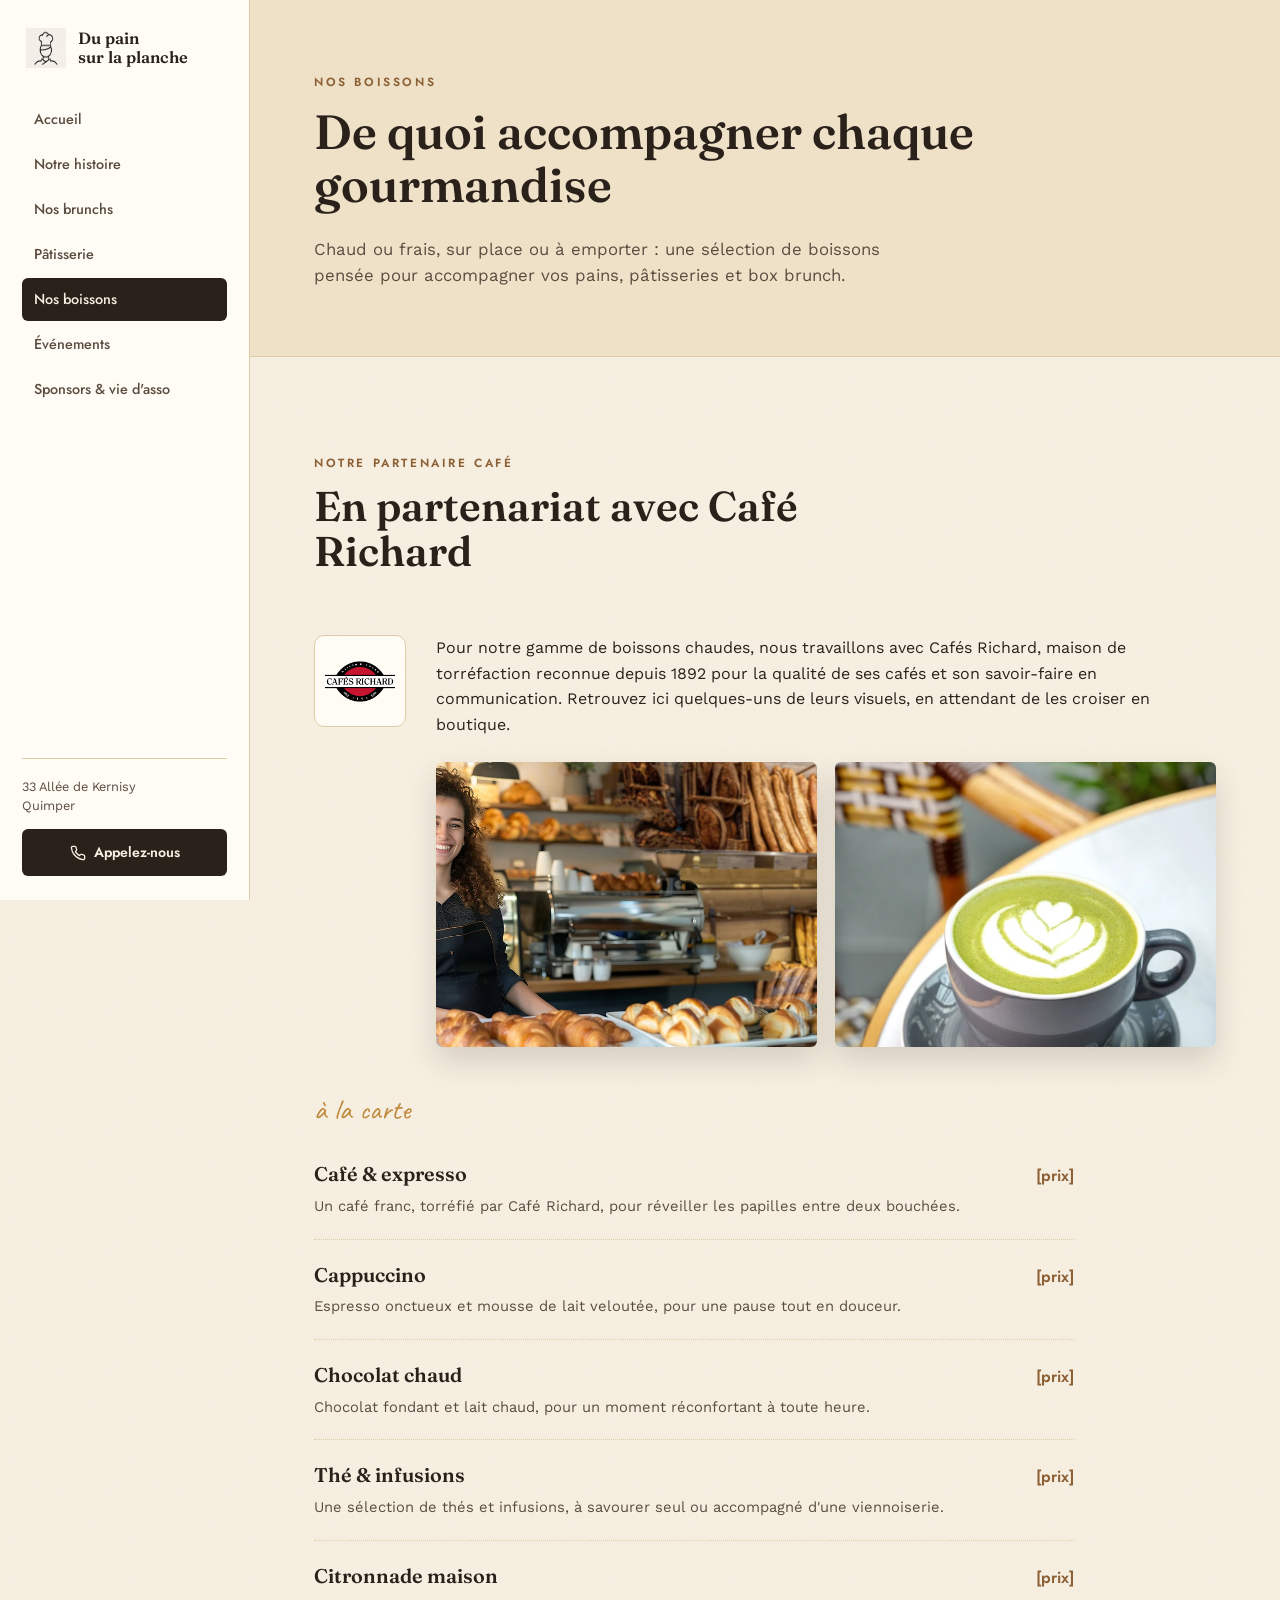
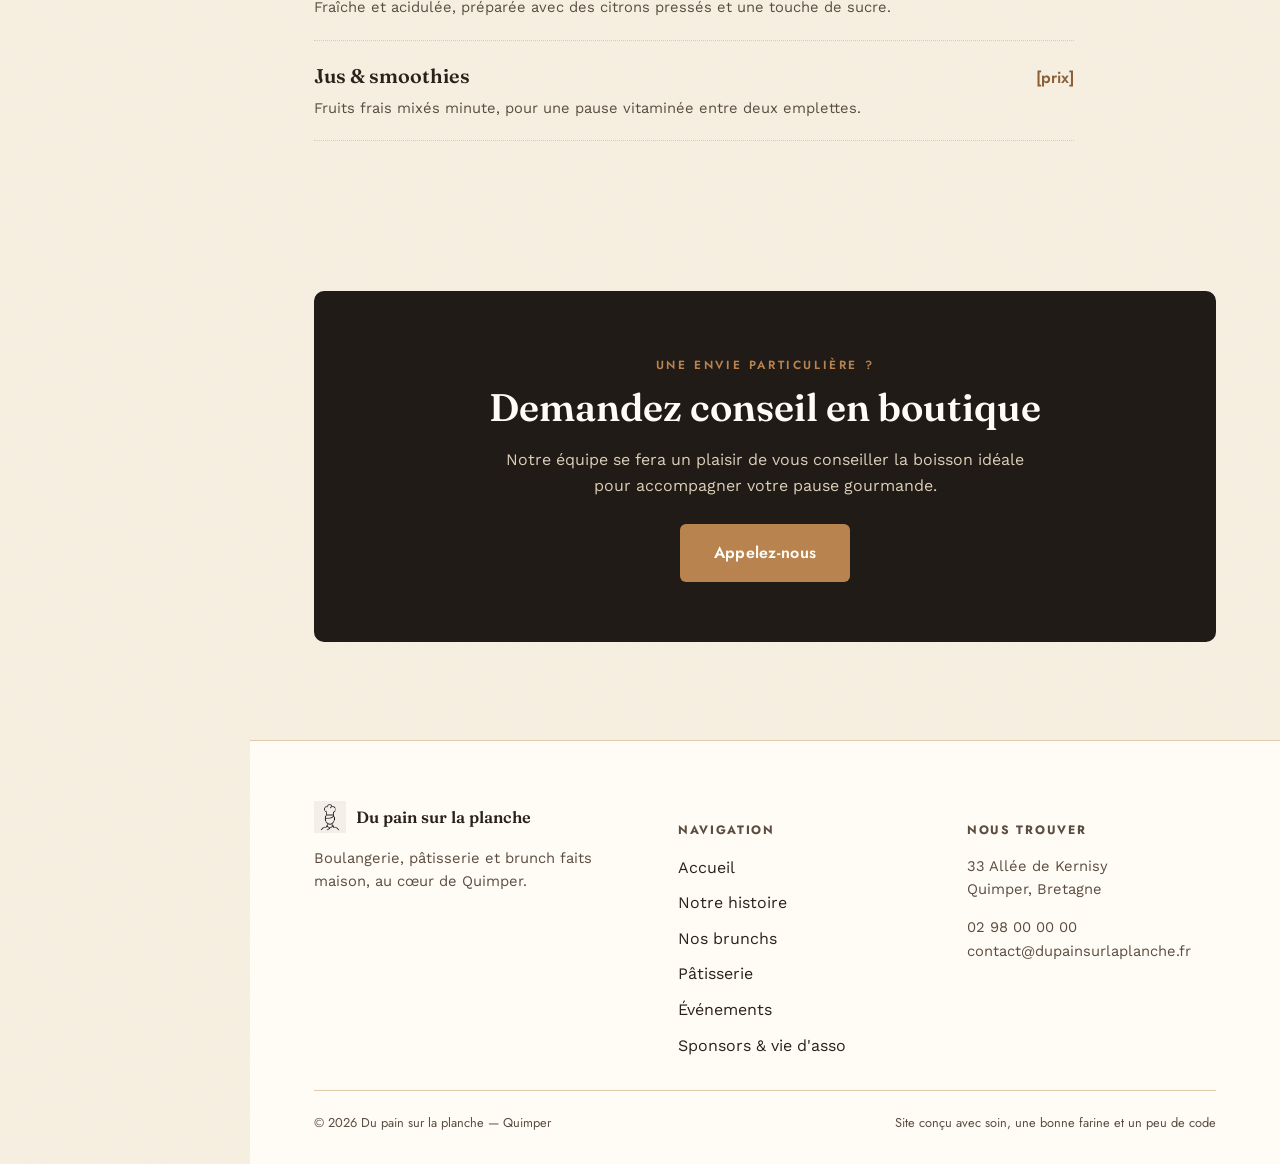
==== commit c6c5068e: "Refonte du site autour de la planche et du sceau de la mascotte Nouveau système visuel tiré d'Instag" ====
--- a/boissons.html
+++ b/boissons.html
@@ -9,7 +9,7 @@
 <link rel="stylesheet" href="css/style.css">
 </head>
 <body>
-<!-- Icônes illustratives en attendant de vraies photos des boissons. -->
+<!-- Prix à confirmer ([prix]). -->
 <div class="sidebar-backdrop"></div>
 <div class="app">
 
@@ -31,7 +31,7 @@
       </ul>
     </nav>
     <div class="sidebar-cta">
-      <p class="sidebar-address">Quimper, Bretagne<br>Du mardi au dimanche</p>
+      <p class="sidebar-address">33 Allée de Kernisy<br>Quimper</p>
       <a class="btn-call-sidebar" href="tel:+33298000000">
         <svg width="16" height="16" viewBox="0 0 24 24" fill="none" stroke="currentColor" stroke-width="2" stroke-linecap="round" stroke-linejoin="round"><path d="M22 16.92v3a2 2 0 0 1-2.18 2 19.79 19.79 0 0 1-8.63-3.07 19.5 19.5 0 0 1-6-6 19.79 19.79 0 0 1-3.07-8.67A2 2 0 0 1 4.11 2h3a2 2 0 0 1 2 1.72c.127.96.361 1.903.7 2.81a2 2 0 0 1-.45 2.11L8.09 9.91a16 16 0 0 0 6 6l1.27-1.27a2 2 0 0 1 2.11-.45c.907.339 1.85.573 2.81.7A2 2 0 0 1 22 16.92z"/></svg>
         Appelez-nous
@@ -72,98 +72,20 @@
         </div>
       </div>
 
-      <div class="grid grid-3">
-        <div class="drink-card">
-          <div class="drink-icon">
-            <svg viewBox="0 0 24 24" fill="none" stroke="currentColor" stroke-width="1.5" stroke-linecap="round" stroke-linejoin="round">
-              <path d="M5 10h11v4a4 4 0 0 1-4 4H9a4 4 0 0 1-4-4v-4Z"/>
-              <path d="M16 11h1.5a2 2 0 0 1 0 4H16"/>
-              <path d="M3 20h16"/>
-              <path d="M9 4c0 .8-1 .9-1 1.8S9 6.8 9 6.8"/>
-            </svg>
-          </div>
-          <h4>Café &amp; expresso</h4>
-          <p>Un café franc, torréfié par Café Richard, pour réveiller les papilles entre deux bouchées.</p>
-        </div>
-
-        <div class="drink-card">
-          <div class="drink-icon">
-            <svg viewBox="0 0 24 24" fill="none" stroke="currentColor" stroke-width="1.5" stroke-linecap="round" stroke-linejoin="round">
-              <path d="M4 9h12v5a4.5 4.5 0 0 1-4.5 4.5h-3A4.5 4.5 0 0 1 4 14V9Z"/>
-              <path d="M16 10h1.8a2 2 0 0 1 0 4H16"/>
-              <path d="M2 20h18"/>
-              <path d="M6.5 9c1-1.2 3-1.2 4 0 1 1.2 3 1.2 4 0"/>
-              <path d="M9 3.5c0 .8-1 .9-1 1.7s1 .9 1 1.7"/>
-              <path d="M12.5 3.5c0 .8-1 .9-1 1.7s1 .9 1 1.7"/>
-            </svg>
-          </div>
-          <h4>Cappuccino</h4>
-          <p>Espresso onctueux et mousse de lait veloutée, pour une pause tout en douceur.</p>
-        </div>
-
-        <div class="drink-card">
-          <div class="drink-icon">
-            <svg viewBox="0 0 24 24" fill="none" stroke="currentColor" stroke-width="1.5" stroke-linecap="round" stroke-linejoin="round">
-              <path d="M5 8h10v8a3 3 0 0 1-3 3H8a3 3 0 0 1-3-3V8Z"/>
-              <path d="M15 10h2a2 2 0 0 1 0 4h-2"/>
-              <circle cx="8.5" cy="8" r="1"/>
-              <circle cx="11.5" cy="7.3" r="1"/>
-              <path d="M7 3.5c0 .8-1 .9-1 1.7S7 6.9 7 6.9"/>
-              <path d="M10 3c0 .8-1 .9-1 1.7s1 .9 1 1.7"/>
-              <path d="M13 3.5c0 .8-1 .9-1 1.7s1 .9 1 1.7"/>
-            </svg>
-          </div>
-          <h4>Chocolat chaud</h4>
-          <p>Chocolat fondant et lait chaud, pour un moment réconfortant à toute heure.</p>
-        </div>
-
-        <div class="drink-card">
-          <div class="drink-icon">
-            <svg viewBox="0 0 24 24" fill="none" stroke="currentColor" stroke-width="1.5" stroke-linecap="round" stroke-linejoin="round">
-              <path d="M3 12h14a1 1 0 0 1 1 1 6 6 0 0 1-6 6H8a6 6 0 0 1-6-6v-1Z"/>
-              <path d="M17 13h3a2 2 0 0 1 0 4h-2"/>
-              <path d="M4 12l-2-3"/>
-              <path d="M9 12V9a2 2 0 0 1 4 0v3"/>
-              <circle cx="11" cy="7" r="1"/>
-            </svg>
-          </div>
-          <h4>Thé &amp; infusions</h4>
-          <p>Une sélection de thés et infusions, à savourer seul ou accompagné d'une viennoiserie.</p>
-        </div>
-
-        <div class="drink-card">
-          <div class="drink-icon">
-            <svg viewBox="0 0 24 24" fill="none" stroke="currentColor" stroke-width="1.5" stroke-linecap="round" stroke-linejoin="round">
-              <path d="M6 5h11l-1.2 13.2A2 2 0 0 1 13.8 20h-4.6a2 2 0 0 1-2-1.8L6 5Z"/>
-              <path d="M5.5 5h12"/>
-              <path d="M17 3l3 3"/>
-              <circle cx="16" cy="6.5" r="1.6"/>
-              <path d="M16 5v3M14.7 6.5h2.6M14.9 5.4l2.2 2.2M17.1 5.4l-2.2 2.2"/>
-            </svg>
-          </div>
-          <h4>Citronnade maison</h4>
-          <p>Fraîche et acidulée, préparée avec des citrons pressés et une touche de sucre.</p>
-        </div>
-
-        <div class="drink-card">
-          <div class="drink-icon">
-            <svg viewBox="0 0 24 24" fill="none" stroke="currentColor" stroke-width="1.5" stroke-linecap="round" stroke-linejoin="round">
-              <path d="M7 5h10l-1 13.5a2 2 0 0 1-2 1.5h-4a2 2 0 0 1-2-1.5L7 5Z"/>
-              <path d="M6.5 5h11"/>
-              <path d="M14 2.5l3 3"/>
-              <path d="M9 9c2 1 4-1 6 0"/>
-              <path d="M9.5 13c2 1 4-1 5 0"/>
-            </svg>
-          </div>
-          <h4>Jus &amp; smoothies</h4>
-          <p>Fruits frais mixés minute, pour une pause vitaminée entre deux emplettes.</p>
-        </div>
+      <div class="menu-list">
+        <div class="menu-group-title">à la carte</div>
+        <div class="menu-row"><span class="name">Café &amp; expresso<span class="desc">Un café franc, torréfié par Café Richard, pour réveiller les papilles entre deux bouchées.</span></span><span class="price">[prix]</span></div>
+        <div class="menu-row"><span class="name">Cappuccino<span class="desc">Espresso onctueux et mousse de lait veloutée, pour une pause tout en douceur.</span></span><span class="price">[prix]</span></div>
+        <div class="menu-row"><span class="name">Chocolat chaud<span class="desc">Chocolat fondant et lait chaud, pour un moment réconfortant à toute heure.</span></span><span class="price">[prix]</span></div>
+        <div class="menu-row"><span class="name">Thé &amp; infusions<span class="desc">Une sélection de thés et infusions, à savourer seul ou accompagné d'une viennoiserie.</span></span><span class="price">[prix]</span></div>
+        <div class="menu-row"><span class="name">Citronnade maison<span class="desc">Fraîche et acidulée, préparée avec des citrons pressés et une touche de sucre.</span></span><span class="price">[prix]</span></div>
+        <div class="menu-row"><span class="name">Jus &amp; smoothies<span class="desc">Fruits frais mixés minute, pour une pause vitaminée entre deux emplettes.</span></span><span class="price">[prix]</span></div>
       </div>
     </section>
 
     <section class="section-tight container">
       <div class="cta-band">
-        <span class="eyebrow" style="color:var(--gold)">Une envie particulière ?</span>
+        <span class="eyebrow" style="color:var(--oak)">Une envie particulière ?</span>
         <h2>Demandez conseil en boutique</h2>
         <p>Notre équipe se fera un plaisir de vous conseiller la boisson idéale pour accompagner votre pause gourmande.</p>
         <div class="btn-row">
@@ -195,7 +117,7 @@
           </div>
           <div class="footer-col">
             <h5>Nous trouver</h5>
-            <p>Quimper, Bretagne<br>Du mardi au dimanche</p>
+            <p>33 Allée de Kernisy<br>Quimper, Bretagne</p>
             <p><a href="tel:+33298000000">02 98 00 00 00</a><br><a href="mailto:contact@dupainsurlaplanche.fr">contact@dupainsurlaplanche.fr</a></p>
           </div>
         </div>
--- a/css/style.css
+++ b/css/style.css
@@ -1,78 +1,188 @@
 /* ============================================================
    Du Pain sur la Planche — feuille de style commune
+   Système : voir DESIGN.md à la racine du projet.
    ============================================================ */
 
-@import url('https://fonts.googleapis.com/css2?family=Fraunces:opsz,wght@9..144,400;9..144,500;9..144,600;9..144,700&family=Work+Sans:wght@400;500;600&display=swap');
+@import url('https://fonts.googleapis.com/css2?family=Fraunces:opsz,wght@9..144,400;9..144,500;9..144,600;9..144,700;9..144,900&family=Jost:wght@400;500;600&family=Caveat:wght@600;700&family=Work+Sans:wght@400;500;600&display=swap');
 
 :root{
-  --cream:        #f6f1e7;
-  --cream-2:      #efe6d3;
-  --paper:        #fffdf9;
-  --ink:          #241d16;
-  --ink-soft:     #4a4038;
-  --brown:        #6b4226;
-  --terracotta:   #b5602f;
-  --terracotta-2: #9c4e23;
-  --gold:         #c9973c;
-  --green:        #4b5d3a;
-  --line:         #e2d6bd;
-
-  /* Rappel des teintes réelles de la future boutique (décors Egger) */
-  --oak:          #c99a5f; /* Chêne casella naturel — H1385 ST40 */
-  --soft-beige:   #ece1c8; /* Soft beige — U220 ST9 */
-  --soft-black:   #24262b; /* Soft black — U899 ST9 */
+  --paper:        #F7F0E1;
+  --paper-2:      #EEE1C7;
+  --cream-white:  #FFFCF5;
+  --oak:          #B9834F;
+  --oak-dark:     #8C5F35;
+  --ink:          #2A211B;
+  --ink-soft:     #5B4C40;
+  --caramel:      #C08A3E;
+  --stripe:       #201B17;
+  --line:         #DECCA8;
 
   --font-display: 'Fraunces', Georgia, 'Times New Roman', serif;
-  --font-body: 'Work Sans', -apple-system, BlinkMacSystemFont, 'Segoe UI', Arial, sans-serif;
-
-  --sidebar-w: 260px;
-  --radius: 14px;
-  --shadow: 0 10px 30px rgba(36, 29, 22, 0.12);
+  --font-label:   'Jost', 'Work Sans', -apple-system, BlinkMacSystemFont, 'Segoe UI', Arial, sans-serif;
+  --font-body:    'Work Sans', -apple-system, BlinkMacSystemFont, 'Segoe UI', Arial, sans-serif;
+  --font-brush:   'Caveat', cursive;
+
+  --sidebar-w: 250px;
+  --shadow: 0 14px 30px rgba(42, 33, 27, 0.16);
+  --gutter: clamp(20px, 5vw, 72px);
 }
 
 *{ box-sizing: border-box; }
 html{ scroll-behavior: smooth; }
+@media (prefers-reduced-motion: reduce){
+  html{ scroll-behavior: auto; }
+}
 body{
   margin: 0;
   font-family: var(--font-body);
-  background: var(--cream);
+  background: var(--paper);
   color: var(--ink);
   line-height: 1.6;
   -webkit-font-smoothing: antialiased;
+  /* grain papier très léger */
+  background-image:
+    url("data:image/svg+xml,%3Csvg xmlns='http://www.w3.org/2000/svg' width='120' height='120'%3E%3Cfilter id='n'%3E%3CfeTurbulence type='fractalNoise' baseFrequency='0.85' numOctaves='2' stitchTiles='stitch'/%3E%3CfeColorMatrix type='saturate' values='0'/%3E%3C/filter%3E%3Crect width='120' height='120' filter='url(%23n)' opacity='0.035'/%3E%3C/svg%3E");
 }
 img{ max-width: 100%; display: block; }
 a{ color: inherit; text-decoration: none; }
+a:focus-visible, button:focus-visible{ outline: 2px solid var(--caramel); outline-offset: 3px; }
 h1, h2, h3, h4{
   font-family: var(--font-display);
   font-weight: 600;
-  line-height: 1.15;
+  line-height: 1.1;
   margin: 0 0 0.5em;
   color: var(--ink);
 }
 p{ margin: 0 0 1em; }
 ul{ margin: 0; padding: 0; }
+
 .eyebrow{
-  font-family: var(--font-body);
+  font-family: var(--font-label);
   text-transform: uppercase;
-  letter-spacing: 0.14em;
-  font-size: 0.78rem;
-  font-weight: 600;
-  color: var(--terracotta-2);
+  letter-spacing: 0.22em;
+  font-size: 0.74rem;
+  font-weight: 600;
+  color: var(--oak-dark);
   margin-bottom: 0.9em;
   display: inline-block;
 }
+.brush{
+  font-family: var(--font-brush);
+  font-weight: 700;
+  color: var(--caramel);
+}
+
+/* ---------------- Frise rayée (dosée, jamais en fond plein) ---------------- */
+.stripe-frieze{
+  height: 10px;
+  background-image: repeating-linear-gradient(90deg, var(--stripe) 0 14px, var(--cream-white) 14px 28px);
+}
+
+/* ---------------- La planche : support visuel signature ---------------- */
+.plank{
+  position: relative;
+  background: var(--paper-2);
+  background-image: linear-gradient(90deg, rgba(140,95,53,0.06) 0 2px, transparent 2px 40px);
+  border-radius: 10px;
+  box-shadow: var(--shadow);
+}
+.plank::before{
+  /* trou de suspension */
+  content: '';
+  position: absolute;
+  top: 14px; left: 50%;
+  width: 12px; height: 12px;
+  margin-left: -6px;
+  border-radius: 50%;
+  background: var(--paper);
+  box-shadow: inset 0 2px 4px rgba(42,33,27,0.3);
+}
+
+/* Planches de fond qui dérivent au scroll (décor, non interactif) */
+.plank-field{
+  position: absolute;
+  inset: 0;
+  overflow: hidden;
+  pointer-events: none;
+  z-index: 0;
+}
+.plank-chip{
+  position: absolute;
+  width: 46px;
+  height: 64px;
+  background: var(--oak);
+  opacity: 0.16;
+  border-radius: 8px;
+  will-change: transform;
+}
+.plank-chip::before{
+  content: '';
+  position: absolute;
+  top: 8px; left: 50%;
+  width: 6px; height: 6px;
+  margin-left: -3px;
+  border-radius: 50%;
+  background: var(--paper);
+  opacity: 0.7;
+}
+@media (prefers-reduced-motion: reduce){
+  .plank-chip{ transition: none !important; }
+}
+
+/* ---------------- Le sceau : médaillon mascotte ---------------- */
+.seal{
+  --seal-size: 148px;
+  width: var(--seal-size);
+  height: var(--seal-size);
+  border-radius: 50%;
+  background: var(--stripe);
+  display: flex;
+  align-items: center;
+  justify-content: center;
+  position: relative;
+  flex-shrink: 0;
+  box-shadow: 0 10px 24px rgba(32,27,23,0.35);
+}
+.seal img{
+  width: 46%;
+  filter: invert(1) brightness(1.5);
+}
+.seal svg.seal-text{
+  position: absolute;
+  inset: 0;
+  width: 100%;
+  height: 100%;
+}
+.seal svg.seal-text text{
+  font-family: var(--font-label);
+  font-size: 10.5px;
+  letter-spacing: 0.1em;
+  fill: var(--cream-white);
+  text-transform: uppercase;
+  text-anchor: middle;
+}
+.seal.seal-lg{ --seal-size: 220px; }
+.seal.seal-stamp{
+  transform: scale(0.4) rotate(-24deg);
+  opacity: 0;
+  transition: transform 0.6s cubic-bezier(.2,.9,.25,1.15), opacity 0.5s ease;
+}
+.seal.seal-stamp.is-stamped{
+  transform: scale(1) rotate(-6deg);
+  opacity: 1;
+}
+@media (prefers-reduced-motion: reduce){
+  .seal.seal-stamp{ transition: none; transform: rotate(-6deg); opacity: 1; }
+}
 
 /* ---------------- Layout shell ---------------- */
-.app{
-  display: flex;
-  min-height: 100vh;
-}
+.app{ display: flex; min-height: 100vh; }
 
 /* ---------------- Sidebar ---------------- */
 .sidebar{
   width: var(--sidebar-w);
   flex-shrink: 0;
-  background: var(--paper);
+  background: var(--cream-white);
   border-right: 1px solid var(--line);
   padding: 28px 22px 24px;
   position: fixed;
@@ -89,10 +199,10 @@
   margin-bottom: 30px;
   padding: 0 4px;
 }
-.sidebar-brand img{ width: 42px; height: 42px; }
+.sidebar-brand img{ width: 40px; height: 40px; }
 .sidebar-brand .brand-name{
   font-family: var(--font-display);
-  font-size: 1.05rem;
+  font-size: 1.02rem;
   font-weight: 600;
   line-height: 1.15;
 }
@@ -101,14 +211,15 @@
 .sidebar-nav a{
   display: block;
   padding: 10px 12px;
-  border-radius: 10px;
-  font-size: 0.94rem;
+  border-radius: 6px;
+  font-family: var(--font-label);
+  font-size: 0.9rem;
   font-weight: 500;
   color: var(--ink-soft);
   transition: background 0.15s ease, color 0.15s ease;
 }
-.sidebar-nav a:hover{ background: var(--cream-2); color: var(--ink); }
-.sidebar-nav a.active{ background: var(--terracotta); color: #fff; }
+.sidebar-nav a:hover{ background: var(--paper-2); color: var(--ink); }
+.sidebar-nav a.active{ background: var(--ink); color: var(--paper); }
 .sidebar-cta{
   margin-top: 20px;
   border-top: 1px solid var(--line);
@@ -128,12 +239,13 @@
   width: 100%;
   padding: 12px 14px;
   background: var(--ink);
-  color: #fff;
-  border-radius: 10px;
-  font-weight: 600;
-  font-size: 0.92rem;
-}
-.btn-call-sidebar:hover{ background: var(--terracotta-2); }
+  color: var(--paper);
+  border-radius: 6px;
+  font-family: var(--font-label);
+  font-weight: 600;
+  font-size: 0.88rem;
+}
+.btn-call-sidebar:hover{ background: var(--oak-dark); }
 
 .sidebar-close{
   display: none;
@@ -152,19 +264,19 @@
   position: sticky;
   top: 0;
   z-index: 150;
-  background: var(--paper);
+  background: var(--cream-white);
   border-bottom: 1px solid var(--line);
   align-items: center;
   justify-content: space-between;
   padding: 12px 16px;
 }
 .topbar-brand{ display: flex; align-items: center; gap: 10px; }
-.topbar-brand img{ width: 32px; height: 32px; }
-.topbar-brand span{ font-family: var(--font-display); font-weight: 600; font-size: 0.98rem; }
+.topbar-brand img{ width: 30px; height: 30px; }
+.topbar-brand span{ font-family: var(--font-display); font-weight: 600; font-size: 0.96rem; }
 .menu-toggle{
-  background: var(--cream-2);
+  background: var(--paper-2);
   border: none;
-  border-radius: 8px;
+  border-radius: 6px;
   width: 40px; height: 40px;
   display: flex;
   align-items: center;
@@ -186,77 +298,90 @@
   display: none;
   position: fixed;
   inset: 0;
-  background: rgba(36,29,22,0.45);
+  background: rgba(32,27,23,0.5);
   z-index: 190;
 }
 
 /* ---------------- Main content ---------------- */
-.main{
-  margin-left: var(--sidebar-w);
-  flex: 1;
-  min-width: 0;
-}
-.container{
-  max-width: 1140px;
-  margin: 0 auto;
-  padding: 0 32px;
-}
+.main{ margin-left: var(--sidebar-w); flex: 1; min-width: 0; }
+.container{ max-width: 1180px; margin: 0 auto; padding: 0 var(--gutter); }
 
 /* ---------------- Hero ---------------- */
 .hero{
   position: relative;
-  padding: 96px 0 100px;
-  background: linear-gradient(180deg, var(--cream) 0%, var(--cream-2) 100%);
-  border-bottom: 1px solid var(--line);
+  padding: 84px 0 96px;
   overflow: hidden;
 }
 .hero-inner{
-  max-width: 1140px;
+  max-width: 1180px;
   margin: 0 auto;
-  padding: 0 32px;
+  padding: 0 var(--gutter);
+  position: relative;
   display: grid;
-  grid-template-columns: 1.1fr 0.9fr;
-  gap: 48px;
-  align-items: center;
-}
+  grid-template-columns: 1.15fr 0.85fr;
+  gap: 40px;
+  align-items: center;
+  z-index: 1;
+}
+.hero-copy{ position: relative; z-index: 2; }
 .hero h1{
-  font-size: clamp(2.4rem, 5vw, 3.6rem);
-  margin-bottom: 18px;
-}
-.hero h1 em{
-  font-style: normal;
-  color: var(--terracotta);
-}
-.hero p.lead{ font-size: 1.15rem; color: var(--ink-soft); max-width: 480px; }
-.hero-badges{
-  display: flex;
-  gap: 10px;
+  font-size: clamp(2.6rem, 5.4vw, 4.1rem);
+  margin-bottom: 14px;
+  letter-spacing: -0.01em;
+}
+.hero h1 .brush{
+  display: block;
+  font-size: 0.4em;
+  line-height: 1;
+  transform: rotate(-1.6deg);
+  margin-top: 0.35em;
+  color: var(--caramel);
+}
+.hero p.lead{ font-size: 1.14rem; color: var(--ink-soft); max-width: 460px; }
+.hero-tags{
+  display: flex;
+  gap: 22px;
   flex-wrap: wrap;
-  margin-top: 26px;
-}
-.badge{
-  padding: 8px 16px;
-  background: var(--paper);
-  border: 1px solid var(--line);
-  border-radius: 999px;
-  font-size: 0.82rem;
-  font-weight: 600;
-  letter-spacing: 0.03em;
-}
-.hero-photo{
-  border-radius: 20px;
-  overflow: hidden;
-  box-shadow: var(--shadow);
+  margin-top: 30px;
+  font-family: var(--font-label);
+}
+.hero-tags span{
+  font-size: 0.78rem;
+  font-weight: 600;
+  letter-spacing: 0.12em;
+  text-transform: uppercase;
+  color: var(--ink-soft);
+  padding-bottom: 4px;
+  border-bottom: 2px solid var(--oak);
+}
+.hero-photo-plank{
+  position: relative;
+  transform: rotate(2deg);
+}
+.hero-photo-plank .plank{ padding: 14px 14px 40px; }
+.hero-photo-plank img{
+  border-radius: 4px;
   aspect-ratio: 4/5;
-}
-.hero-photo img{ width: 100%; height: 100%; object-fit: cover; }
+  object-fit: cover;
+  width: 100%;
+}
+.hero-photo-plank figcaption{
+  position: absolute;
+  bottom: 10px; left: 14px; right: 14px;
+  font-family: var(--font-brush);
+  font-size: 1.2rem;
+  color: var(--oak-dark);
+  text-align: center;
+}
 .scroll-cue{
   display: inline-flex;
   align-items: center;
   gap: 6px;
-  margin-top: 40px;
-  font-size: 0.85rem;
-  font-weight: 600;
+  margin-top: 44px;
+  font-family: var(--font-label);
+  font-size: 0.82rem;
+  font-weight: 600;
+  letter-spacing: 0.05em;
   color: var(--ink-soft);
 }
 
@@ -266,118 +391,187 @@
   align-items: center;
   gap: 8px;
   padding: 13px 26px;
-  border-radius: 10px;
-  font-weight: 600;
-  font-size: 0.95rem;
+  border-radius: 6px;
+  font-family: var(--font-label);
+  font-weight: 600;
+  font-size: 0.92rem;
+  letter-spacing: 0.02em;
   border: none;
   cursor: pointer;
 }
-.btn-primary{ background: var(--terracotta); color: #fff; }
-.btn-primary:hover{ background: var(--terracotta-2); }
-.btn-dark{ background: var(--ink); color: #fff; }
-.btn-dark:hover{ background: #362c22; }
+.btn-primary{ background: var(--oak); color: var(--cream-white); }
+.btn-primary:hover{ background: var(--oak-dark); }
+.btn-dark{ background: var(--ink); color: var(--paper); }
+.btn-dark:hover{ background: var(--stripe); }
 .btn-outline{ background: transparent; color: var(--ink); border: 1.5px solid var(--ink); }
-.btn-outline:hover{ background: var(--ink); color: #fff; }
-.btn-lg{ padding: 16px 34px; font-size: 1.05rem; }
+.btn-outline:hover{ background: var(--ink); color: var(--paper); }
+.btn-lg{ padding: 16px 34px; font-size: 1rem; }
 
 /* ---------------- Sections ---------------- */
-.section{ padding-top: 88px; padding-bottom: 88px; }
-.section-tight{ padding-top: 60px; padding-bottom: 60px; }
-.section-alt{ background: var(--paper); border-top: 1px solid var(--line); border-bottom: 1px solid var(--line); }
-.section-dark{ background: var(--ink); color: var(--cream); }
-.section-dark .eyebrow{ color: var(--gold); }
-.section-dark h2{ color: #fff; }
-.section-head{ max-width: 640px; margin-bottom: 48px; }
+.section{ padding-top: 92px; padding-bottom: 92px; position: relative; }
+.section-tight{ padding-top: 58px; padding-bottom: 58px; position: relative; }
+.section-alt{ background: var(--cream-white); border-top: 1px solid var(--line); border-bottom: 1px solid var(--line); }
+.section-dark{ background: var(--stripe); color: var(--paper); }
+.section-dark .eyebrow{ color: var(--oak); }
+.section-dark h2{ color: var(--cream-white); }
+.section-head{ max-width: 640px; margin-bottom: 52px; }
 .section-head.center{ margin-left: auto; margin-right: auto; text-align: center; }
-.section-head h2{ font-size: clamp(1.8rem, 3.2vw, 2.4rem); }
+.section-head h2{ font-size: clamp(1.9rem, 3.4vw, 2.6rem); }
 .section-head p{ color: var(--ink-soft); font-size: 1.05rem; }
-.section-dark .section-head p{ color: #d9d0bf; }
-
-/* Feature / concept blocks (home page) */
+.section-dark .section-head p{ color: #DCCFB8; }
+
+/* Feature / concept blocks — posés sur planche, asymétriques */
 .concept{
   display: grid;
-  grid-template-columns: 1fr 1fr;
-  gap: 56px;
-  align-items: center;
-  padding: 64px 0;
+  grid-template-columns: 0.95fr 1.05fr;
+  gap: 60px;
+  align-items: center;
+  padding: 70px 0;
   border-bottom: 1px solid var(--line);
 }
+.concept:nth-of-type(odd){ grid-template-columns: 1.05fr 0.95fr; }
 .concept:last-of-type{ border-bottom: none; }
 .concept.reverse .concept-media{ order: 2; }
-.concept-media{
-  border-radius: 18px;
-  overflow: hidden;
-  box-shadow: var(--shadow);
-}
-.concept-media img{ aspect-ratio: 4/3; object-fit: cover; width: 100%; }
-.concept-text h3{ font-size: 1.9rem; margin-bottom: 16px; }
+.concept:nth-of-type(odd).reverse{ grid-template-columns: 0.95fr 1.05fr; }
+.concept-media{ position: relative; }
+.concept-media .plank{ padding: 12px 12px 32px; transform: rotate(-1.4deg); }
+.concept:nth-child(even) .concept-media .plank{ transform: rotate(1.6deg); }
+.concept-media img{ border-radius: 4px; aspect-ratio: 4/3; object-fit: cover; width: 100%; }
+.concept-text h3{ font-size: 1.95rem; margin-bottom: 18px; }
 .concept-text p{ color: var(--ink-soft); }
 .concept-link{
   display: inline-flex;
   align-items: center;
   gap: 6px;
-  font-weight: 600;
-  color: var(--terracotta-2);
+  font-family: var(--font-label);
+  font-weight: 600;
+  color: var(--oak-dark);
   margin-top: 8px;
-}
-.concept-link:hover{ text-decoration: underline; }
-
-/* Grid of cards */
+  border-bottom: 1.5px solid var(--oak);
+  padding-bottom: 2px;
+}
+.concept-link:hover{ color: var(--stripe); border-color: var(--stripe); }
+
+/* Menu imprimé (pâtisserie / boissons) — typographie, pas de cartes */
+.menu-list{ max-width: 760px; }
+.menu-row{
+  display: flex;
+  justify-content: space-between;
+  align-items: baseline;
+  gap: 20px;
+  padding: 20px 0;
+  border-bottom: 1px dotted var(--line);
+}
+.menu-row:first-child{ padding-top: 0; }
+.menu-row .name{
+  font-family: var(--font-display);
+  font-size: 1.24rem;
+  font-weight: 600;
+}
+.menu-row .desc{
+  display: block;
+  font-family: var(--font-body);
+  font-size: 0.92rem;
+  color: var(--ink-soft);
+  font-weight: 400;
+  margin-top: 4px;
+}
+.menu-row .price{
+  font-family: var(--font-label);
+  font-weight: 600;
+  color: var(--oak-dark);
+  white-space: nowrap;
+}
+.menu-group-title{
+  font-family: var(--font-brush);
+  font-size: 1.8rem;
+  color: var(--caramel);
+  margin: 56px 0 6px;
+}
+.menu-group-title:first-of-type{ margin-top: 0; }
+
+/* Grid générique (peu utilisé — préférer menu-list / concept) */
 .grid{ display: grid; gap: 28px; }
 .grid-2{ grid-template-columns: repeat(2, 1fr); }
 .grid-3{ grid-template-columns: repeat(3, 1fr); }
 .grid-4{ grid-template-columns: repeat(4, 1fr); }
 
 .card{
-  background: var(--paper);
+  background: var(--cream-white);
   border: 1px solid var(--line);
-  border-radius: var(--radius);
+  border-radius: 8px;
   padding: 28px;
 }
 .card h4{ font-size: 1.15rem; }
 .card p{ color: var(--ink-soft); font-size: 0.95rem; margin-bottom: 0; }
 
-/* Gallery */
+/* Galerie — planches en léger désordre, pas des cartes identiques */
 .gallery{
   display: grid;
   grid-template-columns: repeat(3, 1fr);
-  gap: 16px;
-}
-.gallery figure{
+  gap: 32px 28px;
+}
+.gallery figure{ margin: 0; cursor: zoom-in; }
+.gallery figure .plank{ padding: 10px 10px 30px; }
+.gallery figure:nth-child(3n+1) .plank{ transform: rotate(-1.6deg); }
+.gallery figure:nth-child(3n+2) .plank{ transform: rotate(1deg); }
+.gallery figure:nth-child(3n+3) .plank{ transform: rotate(-0.6deg); }
+.gallery img{ width: 100%; aspect-ratio: 1/1; object-fit: cover; border-radius: 4px; }
+.gallery figcaption{
+  margin-top: 10px;
+  text-align: center;
+  font-family: var(--font-brush);
+  font-size: 1.1rem;
+  color: var(--oak-dark);
+}
+
+/* Collage Instagram — irrégulier, pas une grille 3x3 */
+.collage{
+  display: grid;
+  grid-template-columns: repeat(6, 1fr);
+  grid-auto-rows: 90px;
+  gap: 14px;
+}
+.collage figure{
   margin: 0;
-  border-radius: 14px;
+  border-radius: 4px;
   overflow: hidden;
   box-shadow: var(--shadow);
-  cursor: zoom-in;
   position: relative;
 }
-.gallery img{ width: 100%; aspect-ratio: 1/1; object-fit: cover; transition: transform 0.35s ease; }
-.gallery figure:hover img{ transform: scale(1.06); }
-.gallery figcaption{
+.collage img{ width: 100%; height: 100%; object-fit: cover; }
+.collage figcaption{
   position: absolute; left: 0; right: 0; bottom: 0;
-  padding: 10px 14px;
-  font-size: 0.82rem;
-  font-weight: 600;
+  padding: 10px 12px;
+  font-family: var(--font-brush);
+  font-size: 1rem;
   color: #fff;
-  background: linear-gradient(180deg, rgba(0,0,0,0) 0%, rgba(0,0,0,0.55) 100%);
-}
+  background: linear-gradient(180deg, rgba(0,0,0,0) 0%, rgba(0,0,0,0.6) 100%);
+}
+.collage .c1{ grid-column: span 3; grid-row: span 3; }
+.collage .c2{ grid-column: span 3; grid-row: span 2; }
+.collage .c3{ grid-column: span 2; grid-row: span 2; }
+.collage .c4{ grid-column: span 2; grid-row: span 3; }
+.collage .c5{ grid-column: span 2; grid-row: span 2; }
+.collage .c6{ grid-column: span 3; grid-row: span 2; }
+.collage .c7{ grid-column: span 3; grid-row: span 2; }
 
 /* Lightbox */
 .lightbox{
   display: none;
   position: fixed;
   inset: 0;
-  background: rgba(20,16,11,0.9);
+  background: rgba(20,16,11,0.92);
   z-index: 400;
   align-items: center;
   justify-content: center;
   padding: 40px;
 }
 .lightbox.open{ display: flex; }
-.lightbox img{ max-width: 100%; max-height: 85vh; border-radius: 10px; }
+.lightbox img{ max-width: 100%; max-height: 85vh; border-radius: 6px; }
 .lightbox-close{
   position: absolute; top: 24px; right: 28px;
-  background: rgba(255,255,255,0.12);
+  background: rgba(255,255,255,0.14);
   border: none;
   color: #fff;
   width: 42px; height: 42px;
@@ -386,97 +580,99 @@
   cursor: pointer;
 }
 
-/* People / avatars */
-.people{ display: grid; grid-template-columns: repeat(2, 1fr); gap: 40px; }
-.people-4{ grid-template-columns: repeat(4, 1fr); }
-.person{ text-align: center; }
-.avatar{
-  width: 150px; height: 150px;
-  border-radius: 50%;
-  margin: 0 auto 18px;
-  display: flex;
+/* Équipe / fondateurs — portraits éditoriaux, pas d'avatars ronds génériques */
+.founders{
+  display: grid;
+  grid-template-columns: repeat(2, 1fr);
+  gap: 40px;
+}
+.founder{ position: relative; }
+.founder .plank{ padding: 12px 12px 46px; }
+.founder:first-child .plank{ transform: rotate(-1.2deg); }
+.founder:last-child .plank{ transform: rotate(1.2deg); }
+.founder img{ width: 100%; aspect-ratio: 3/4; object-fit: cover; border-radius: 4px; }
+.founder-placeholder{
+  aspect-ratio: 3/4;
+  display: flex;
+  flex-direction: column;
   align-items: center;
   justify-content: center;
+  gap: 14px;
+  background: var(--paper-2);
+  border-radius: 4px;
+}
+.founder-placeholder .mascot-ph{ width: 34%; opacity: 0.5; }
+.founder-placeholder span{
+  font-family: var(--font-label);
+  font-size: 0.76rem;
+  text-align: center;
+  color: var(--ink-soft);
+  max-width: 70%;
+  line-height: 1.4;
+}
+.founder figcaption{
+  position: absolute; bottom: 12px; left: 20px; right: 20px;
+}
+.founder h4{ margin-bottom: 2px; font-size: 1.2rem; }
+.founder .role{
+  font-family: var(--font-label);
+  font-size: 0.76rem;
+  text-transform: uppercase;
+  letter-spacing: 0.1em;
+  color: var(--oak-dark);
+  font-weight: 600;
+}
+.team-note{ max-width: 620px; margin-top: 44px; color: var(--ink-soft); }
+
+/* Histoire — texte + sceau tampon */
+.story{
+  display: grid;
+  grid-template-columns: 0.4fr 0.6fr;
+  gap: 56px;
+  align-items: start;
+}
+.story-seal{
+  display: flex;
+  justify-content: center;
+  padding-top: 20px;
+}
+.story-text p{ font-size: 1.06rem; color: var(--ink-soft); }
+.story-text p:first-of-type{
   font-family: var(--font-display);
-  font-size: 2.1rem;
-  font-weight: 600;
-  color: #fff;
-}
-.avatar-sm{ width: 110px; height: 110px; font-size: 1.6rem; }
-.person h4{ margin-bottom: 4px; }
-.person .role{
-  display: block;
-  font-size: 0.82rem;
-  text-transform: uppercase;
-  letter-spacing: 0.08em;
-  color: var(--terracotta-2);
-  font-weight: 600;
-  margin-bottom: 10px;
-}
-.person p{ color: var(--ink-soft); font-size: 0.94rem; }
-
-/* Timeline (histoire) */
-.timeline{ border-left: 2px solid var(--line); padding-left: 32px; margin-left: 8px; }
-.timeline-item{ position: relative; padding-bottom: 40px; }
-.timeline-item:last-child{ padding-bottom: 0; }
-.timeline-item::before{
-  content: '';
-  position: absolute;
-  left: -39px; top: 4px;
-  width: 12px; height: 12px;
-  border-radius: 50%;
-  background: var(--terracotta);
-  border: 3px solid var(--cream);
-}
-.timeline-item .year{ font-weight: 700; color: var(--terracotta-2); font-family: var(--font-display); font-size: 1.15rem; }
-
-/* Drinks / SVG icon menu */
-.drink-card{
-  background: var(--paper);
-  border: 1px solid var(--line);
-  border-radius: var(--radius);
-  padding: 30px 24px;
-  text-align: center;
-}
-.drink-icon{ width: 76px; height: 76px; margin: 0 auto 18px; color: var(--ink); }
-.drink-icon svg{ width: 100%; height: 100%; }
-.drink-card h4{ margin-bottom: 6px; }
-.drink-card .price{ font-weight: 700; color: var(--terracotta-2); }
-.drink-card p{ font-size: 0.9rem; }
+  font-size: 1.3rem;
+  color: var(--ink);
+}
+
+/* Drinks / snacking — même traitement que menu-list */
+.drink-card{ display: none; } /* remplacé par menu-list, conservé pour compat */
 
 /* Steps (commande) */
-.steps{ display: grid; grid-template-columns: repeat(3, 1fr); gap: 28px; }
-.step{ position: relative; padding-top: 12px; }
+.steps{ display: grid; grid-template-columns: repeat(3, 1fr); gap: 32px; }
+.step{ position: relative; padding-top: 6px; }
 .step .num{
   display: inline-flex;
   align-items: center;
   justify-content: center;
-  width: 40px; height: 40px;
+  width: 38px; height: 38px;
   border-radius: 50%;
-  background: var(--terracotta);
-  color: #fff;
+  background: var(--oak);
+  color: var(--cream-white);
   font-family: var(--font-display);
   font-weight: 600;
   margin-bottom: 16px;
 }
 
-/* Occasion cards (evenements) */
+/* Occasion / événements */
 .occasion{
   display: flex;
   align-items: flex-start;
-  gap: 16px;
-  padding: 24px;
-  background: var(--paper);
-  border: 1px solid var(--line);
-  border-radius: var(--radius);
-}
-.occasion .icon{
-  width: 46px; height: 46px;
-  flex-shrink: 0;
-  color: var(--terracotta-2);
-}
+  gap: 18px;
+  padding: 26px 0;
+  border-bottom: 1px dotted var(--line);
+}
+.occasion .icon{ width: 42px; height: 42px; flex-shrink: 0; color: var(--oak-dark); }
 .occasion h4{ margin-bottom: 6px; }
-.occasion p{ margin: 0; font-size: 0.92rem; color: var(--ink-soft); }
+.occasion p{ margin: 0; font-size: 0.94rem; color: var(--ink-soft); }
 
 /* Sponsors */
 .sponsor-block{
@@ -484,44 +680,40 @@
   grid-template-columns: 0.9fr 1.1fr;
   gap: 48px;
   align-items: center;
-  padding: 56px 0;
-  border-bottom: 1px solid rgba(255,255,255,0.12);
+  padding: 60px 0;
+  border-bottom: 1px solid rgba(247,240,225,0.14);
 }
 .sponsor-block:last-child{ border-bottom: none; }
-.sponsor-media{
-  border-radius: 18px;
-  overflow: hidden;
-  aspect-ratio: 4/3;
-}
-.sponsor-media img{ width: 100%; height: 100%; object-fit: cover; }
+.sponsor-media .plank{ padding: 12px 12px 32px; transform: rotate(-1deg); }
+.sponsor-media img{ width: 100%; aspect-ratio: 4/3; object-fit: cover; border-radius: 4px; }
 .tag-row{ display: flex; gap: 10px; flex-wrap: wrap; margin-top: 18px; }
 .tag{
   padding: 6px 14px;
   border-radius: 999px;
-  font-size: 0.78rem;
-  font-weight: 600;
-  background: rgba(255,255,255,0.1);
-  color: var(--cream);
+  font-family: var(--font-label);
+  font-size: 0.76rem;
+  font-weight: 600;
+  background: rgba(247,240,225,0.12);
+  color: var(--paper);
 }
 
 /* CTA band */
 .cta-band{
-  background: var(--ink);
-  color: var(--cream);
-  border-radius: 22px;
-  padding: 56px;
+  background: var(--stripe);
+  color: var(--paper);
+  border-radius: 10px;
+  padding: 60px var(--gutter);
   text-align: center;
-  margin: 0 32px;
-}
-.cta-band h2{ color: #fff; font-size: clamp(1.7rem, 3vw, 2.3rem); }
-.cta-band p{ color: #d9d0bf; max-width: 520px; margin: 0 auto 26px; }
+}
+.cta-band h2{ color: var(--cream-white); font-size: clamp(1.8rem, 3vw, 2.4rem); }
+.cta-band p{ color: #DCCFB8; max-width: 520px; margin: 0 auto 26px; }
 .cta-band .btn-row{ display: flex; gap: 14px; justify-content: center; flex-wrap: wrap; }
 
 /* Footer */
 .site-footer{
-  background: var(--paper);
+  background: var(--cream-white);
   border-top: 1px solid var(--line);
-  padding: 56px 0 30px;
+  padding: 60px 0 30px;
   margin-top: 40px;
 }
 .footer-grid{
@@ -531,17 +723,18 @@
   margin-bottom: 32px;
 }
 .footer-brand{ display: flex; align-items: center; gap: 10px; margin-bottom: 14px; }
-.footer-brand img{ width: 34px; height: 34px; }
-.footer-brand span{ font-family: var(--font-display); font-weight: 600; font-size: 1.05rem; }
+.footer-brand img{ width: 32px; height: 32px; }
+.footer-brand span{ font-family: var(--font-display); font-weight: 600; font-size: 1.02rem; }
 .footer-col h5{
-  font-size: 0.8rem;
+  font-family: var(--font-label);
+  font-size: 0.76rem;
   text-transform: uppercase;
-  letter-spacing: 0.1em;
+  letter-spacing: 0.14em;
   color: var(--ink-soft);
   margin-bottom: 14px;
 }
 .footer-col ul{ list-style: none; display: flex; flex-direction: column; gap: 10px; }
-.footer-col a:hover{ color: var(--terracotta-2); }
+.footer-col a:hover{ color: var(--oak-dark); }
 .footer-col p{ color: var(--ink-soft); font-size: 0.92rem; }
 .footer-bottom{
   border-top: 1px solid var(--line);
@@ -550,104 +743,56 @@
   justify-content: space-between;
   flex-wrap: wrap;
   gap: 10px;
-  font-size: 0.82rem;
-  color: var(--ink-soft);
-}
-
-/* Placeholder note (small dev helper, not shown as an alert) */
+  font-family: var(--font-label);
+  font-size: 0.8rem;
+  color: var(--ink-soft);
+}
+
+/* Placeholder note */
 .note{
-  font-size: 0.82rem;
-  color: var(--ink-soft);
-  background: var(--cream-2);
+  font-family: var(--font-label);
+  font-size: 0.8rem;
+  color: var(--ink-soft);
+  background: var(--paper-2);
   border: 1px dashed var(--line);
-  border-radius: 10px;
+  border-radius: 6px;
   padding: 12px 16px;
   margin-top: 10px;
 }
 
-/* Rappel couleurs boutique (décors Egger de l'aménagement) */
-.stripe-accent{
-  height: 10px;
-  width: 72px;
-  border-radius: 6px;
-  margin-bottom: 22px;
-  background-image: repeating-linear-gradient(90deg, var(--soft-black) 0 12px, #fff 12px 24px);
-  box-shadow: 0 0 0 1px var(--line);
-}
-.palette-block{
-  display: flex;
-  flex-wrap: wrap;
-  gap: 40px;
-  align-items: center;
-  background: var(--paper);
-  border: 1px solid var(--line);
-  border-radius: var(--radius);
-  padding: 32px;
-}
-.swatches{ display: flex; gap: 26px; flex-wrap: wrap; }
-.swatch{ text-align: center; }
-.swatch-color{
-  width: 62px; height: 62px;
-  border-radius: 50%;
-  margin: 0 auto 10px;
-  box-shadow: var(--shadow), 0 0 0 3px var(--paper), 0 0 0 4px var(--line);
-}
-.swatch strong{ display: block; font-size: 0.88rem; }
-.swatch span{ display: block; font-size: 0.78rem; color: var(--ink-soft); }
-.palette-caption{ color: var(--ink-soft); font-size: 0.92rem; max-width: 360px; margin: 0; }
-
 /* Partenaire boissons (Café Richard) */
 .partner-card{
   display: flex;
-  gap: 26px;
+  gap: 30px;
   align-items: flex-start;
-  background: var(--paper);
-  border: 1px solid var(--line);
-  border-radius: var(--radius);
-  padding: 30px;
-  margin-bottom: 40px;
-}
-.partner-logo-placeholder{
-  width: 100px; height: 100px;
-  border-radius: 14px;
-  flex-shrink: 0;
-  background: var(--cream-2);
-  border: 1px dashed var(--line);
-  display: flex;
-  align-items: center;
-  justify-content: center;
-  text-align: center;
-  font-family: var(--font-display);
-  font-weight: 600;
-  font-size: 0.85rem;
-  color: var(--ink-soft);
-  padding: 8px;
+  padding: 8px 0 40px;
 }
 .partner-logo{
-  width: 100px; height: 100px;
-  border-radius: 14px;
+  width: 92px; height: 92px;
+  border-radius: 10px;
   flex-shrink: 0;
   object-fit: contain;
-  background: var(--paper);
+  background: var(--cream-white);
   border: 1px solid var(--line);
   padding: 10px;
 }
 .partner-posts{
   display: grid;
   grid-template-columns: repeat(2, 1fr);
-  gap: 16px;
-  margin-top: 22px;
+  gap: 18px;
+  margin-top: 24px;
 }
 .partner-post{
   aspect-ratio: 1/1;
-  border-radius: 14px;
-  background: var(--cream-2);
+  border-radius: 6px;
+  background: var(--paper-2);
   border: 1px dashed var(--line);
   display: flex;
   align-items: center;
   justify-content: center;
   text-align: center;
   padding: 16px;
+  font-family: var(--font-label);
   font-size: 0.8rem;
   color: var(--ink-soft);
 }
@@ -655,7 +800,7 @@
   width: 100%;
   aspect-ratio: 4/3;
   object-fit: cover;
-  border-radius: 14px;
+  border-radius: 6px;
   box-shadow: var(--shadow);
 }
 
@@ -663,17 +808,17 @@
 .loyalty-band{
   display: flex;
   align-items: center;
-  gap: 24px;
-  background: var(--soft-beige);
+  gap: 26px;
+  background: var(--paper-2);
   border: 1px solid var(--line);
-  border-radius: var(--radius);
-  padding: 26px 30px;
+  border-radius: 8px;
+  padding: 28px 32px;
 }
 .loyalty-band .loyalty-pct{
   font-family: var(--font-display);
-  font-size: 2.3rem;
+  font-size: 2.4rem;
   font-weight: 700;
-  color: var(--terracotta-2);
+  color: var(--oak-dark);
   flex-shrink: 0;
   line-height: 1;
 }
@@ -687,12 +832,14 @@
 
 /* Page header (non-home pages) */
 .page-header{
-  padding: 64px 0 48px;
+  padding: 68px 0 50px;
   border-bottom: 1px solid var(--line);
-  background: var(--cream-2);
+  background: var(--paper-2);
+  position: relative;
+  overflow: hidden;
 }
 .page-header .eyebrow{ margin-bottom: 14px; }
-.page-header h1{ font-size: clamp(2.1rem, 4vw, 2.9rem); }
+.page-header h1{ font-size: clamp(2.2rem, 4vw, 3rem); }
 .page-header p{ color: var(--ink-soft); max-width: 620px; font-size: 1.05rem; }
 
 /* ---------------- Responsive ---------------- */
@@ -700,7 +847,9 @@
   .grid-4{ grid-template-columns: repeat(2, 1fr); }
   .grid-3{ grid-template-columns: repeat(2, 1fr); }
   .sponsor-block{ grid-template-columns: 1fr; }
-  .people-4{ grid-template-columns: repeat(2, 1fr); }
+  .founders{ grid-template-columns: 1fr; max-width: 420px; }
+  .story{ grid-template-columns: 1fr; }
+  .story-seal{ padding-top: 0; }
 }
 
 @media (max-width: 900px){
@@ -711,17 +860,22 @@
   .sidebar-backdrop.open{ display: block; }
   .main{ margin-left: 0; }
   .hero-inner{ grid-template-columns: 1fr; }
-  .hero-photo{ order: -1; aspect-ratio: 16/10; }
-  .concept, .concept.reverse{ grid-template-columns: 1fr; }
+  .hero-photo-plank{ order: -1; max-width: 320px; margin: 0 auto; }
+  .concept, .concept.reverse, .concept:nth-of-type(odd), .concept:nth-of-type(odd).reverse{ grid-template-columns: 1fr; gap: 28px; }
   .concept.reverse .concept-media{ order: 0; }
-  .grid-2, .grid-3, .grid-4, .people, .people-4, .gallery, .steps{ grid-template-columns: 1fr 1fr; }
+  .grid-2, .grid-3, .grid-4, .gallery, .steps{ grid-template-columns: 1fr 1fr; }
   .footer-grid{ grid-template-columns: 1fr; gap: 28px; }
+  .collage{ grid-template-columns: repeat(2, 1fr); grid-auto-rows: 130px; }
+  .collage .c1, .collage .c2, .collage .c3, .collage .c4, .collage .c5, .collage .c6, .collage .c7{ grid-column: span 1; grid-row: span 2; }
 }
 
 @media (max-width: 600px){
-  .container, .hero-inner{ padding-left: 28px; padding-right: 28px; }
-  .section{ padding-top: 60px; padding-bottom: 60px; }
-  .grid-2, .grid-3, .grid-4, .people, .people-4, .gallery, .steps{ grid-template-columns: 1fr; }
-  .cta-band{ margin: 0 16px; padding: 40px 24px; }
+  .container, .hero-inner{ padding-left: 24px; padding-right: 24px; }
+  .section{ padding-top: 58px; padding-bottom: 58px; }
+  .section-tight{ padding-top: 44px; padding-bottom: 44px; }
+  .grid-2, .grid-3, .grid-4, .steps{ grid-template-columns: 1fr; }
+  .cta-band{ padding: 40px 24px; }
   .sponsor-block{ padding-top: 36px; padding-bottom: 36px; }
-}
+  .hero{ padding: 56px 0 64px; }
+  .hero-tags{ gap: 14px 20px; }
+}
